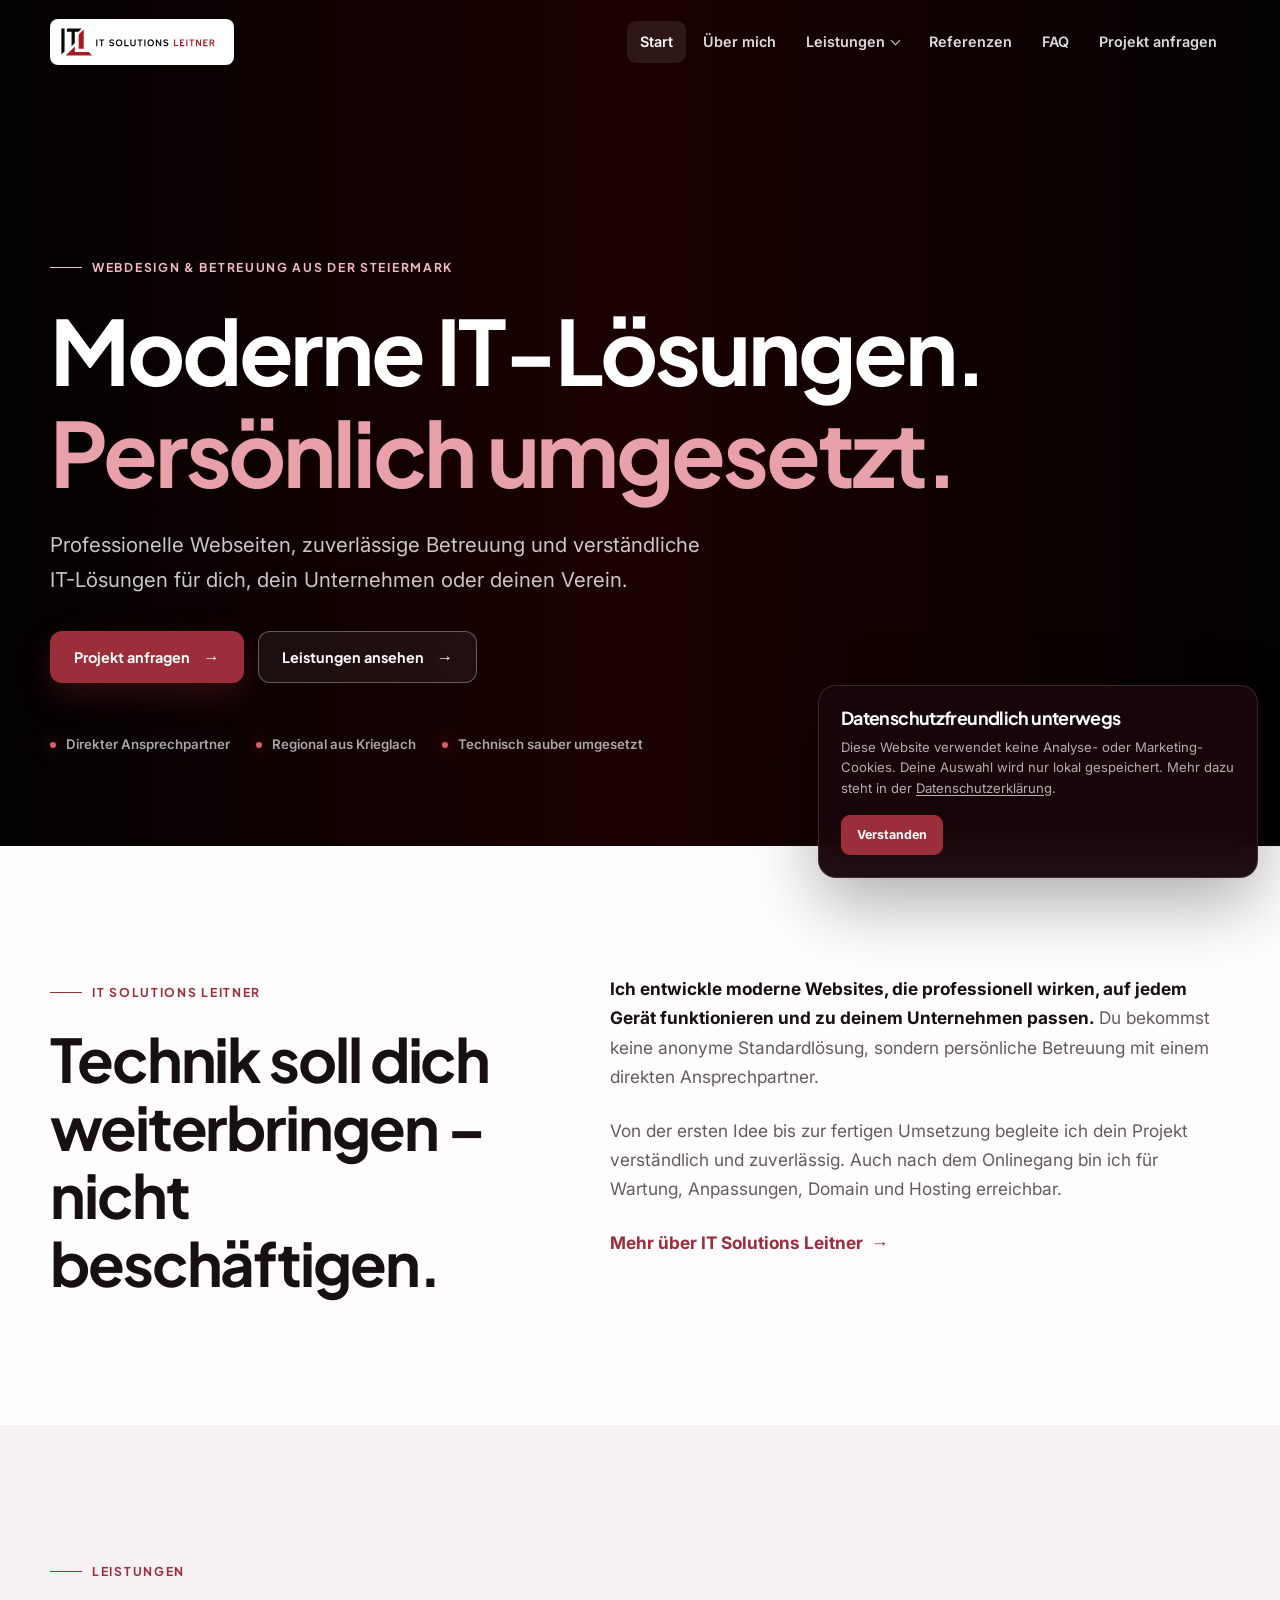
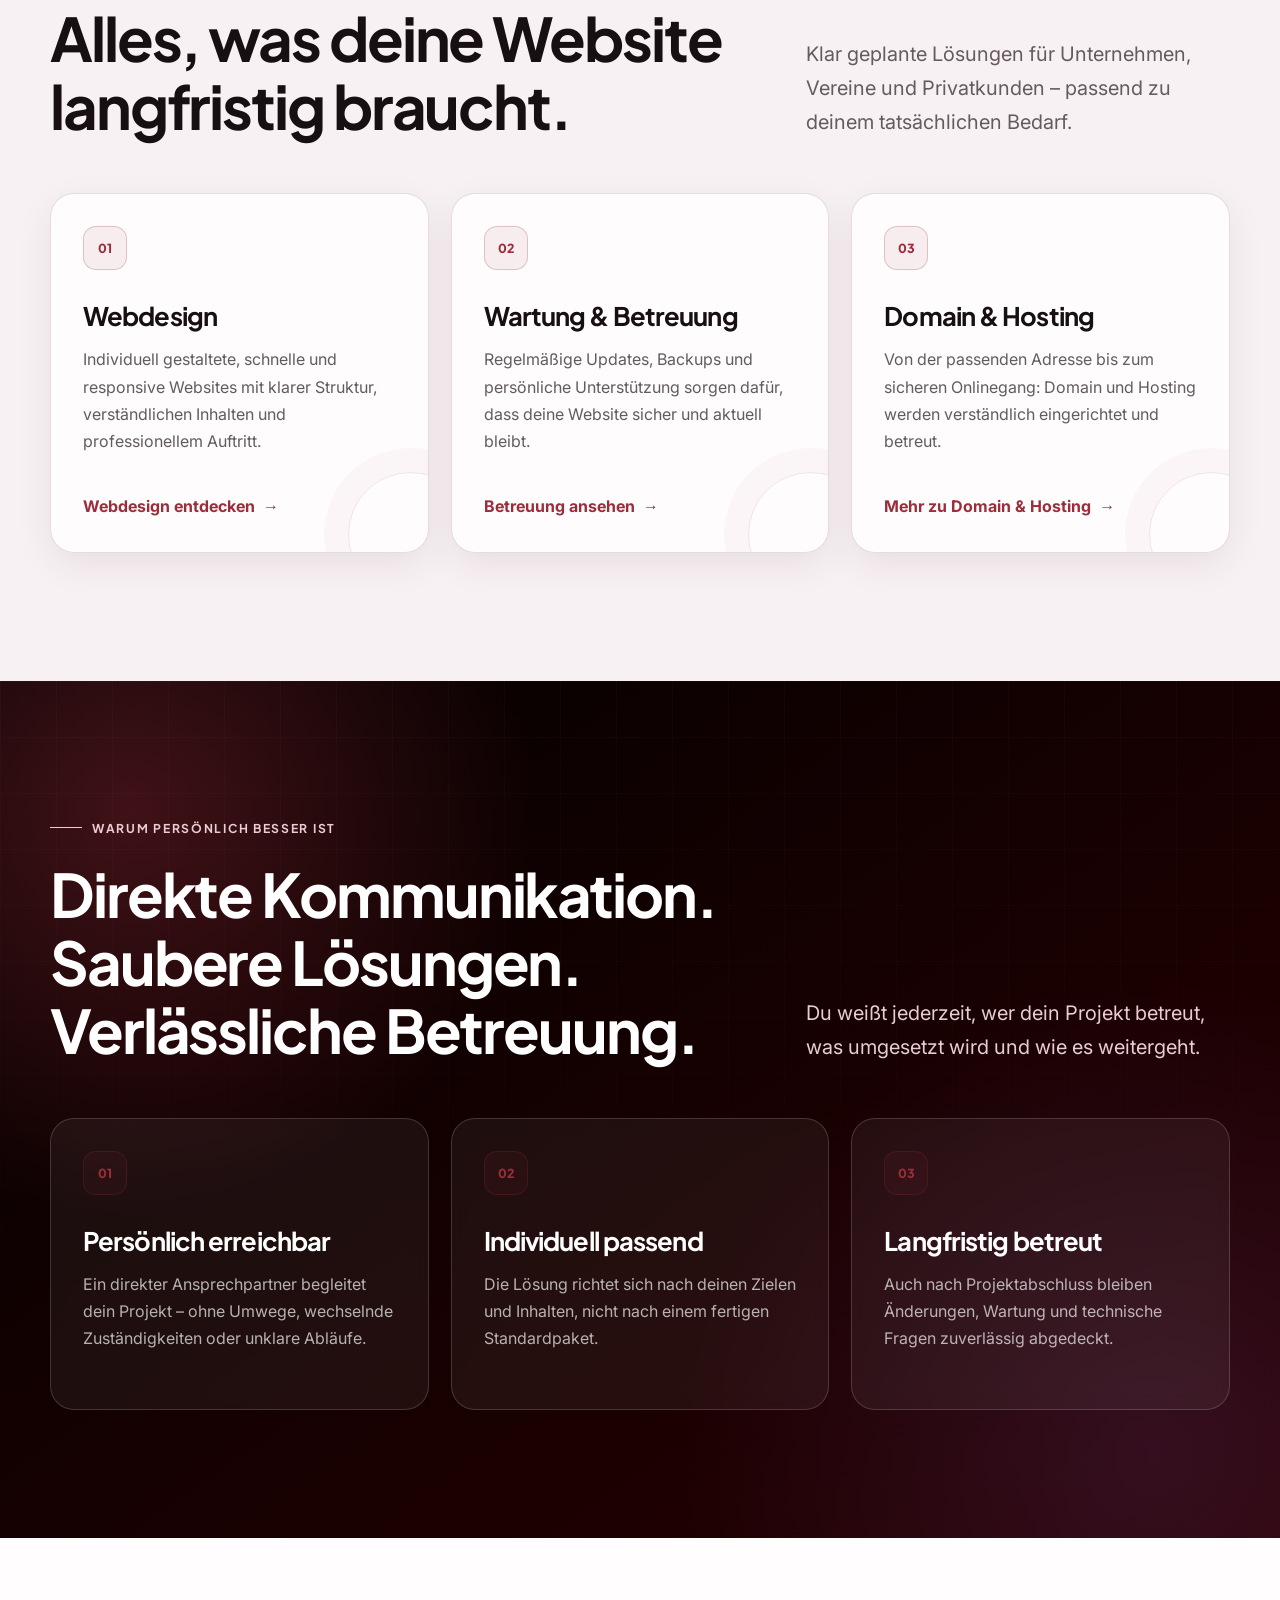
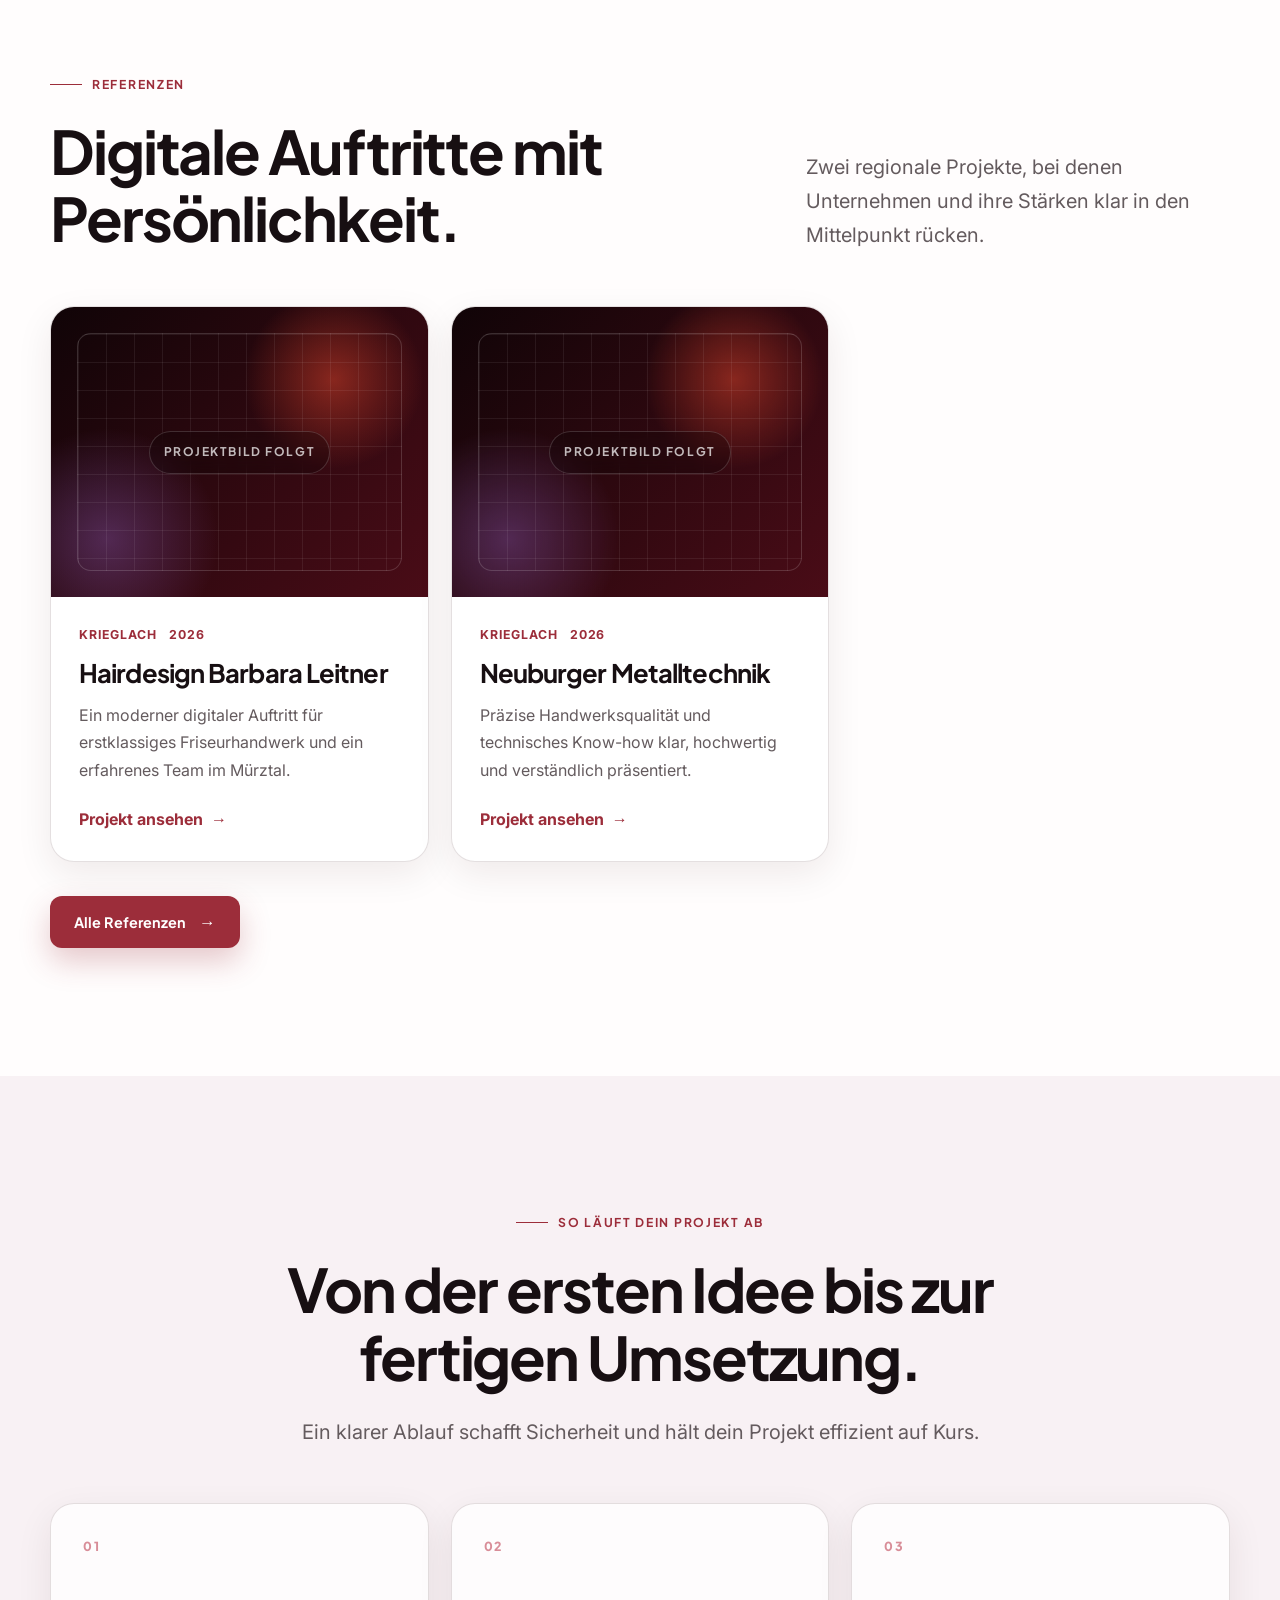
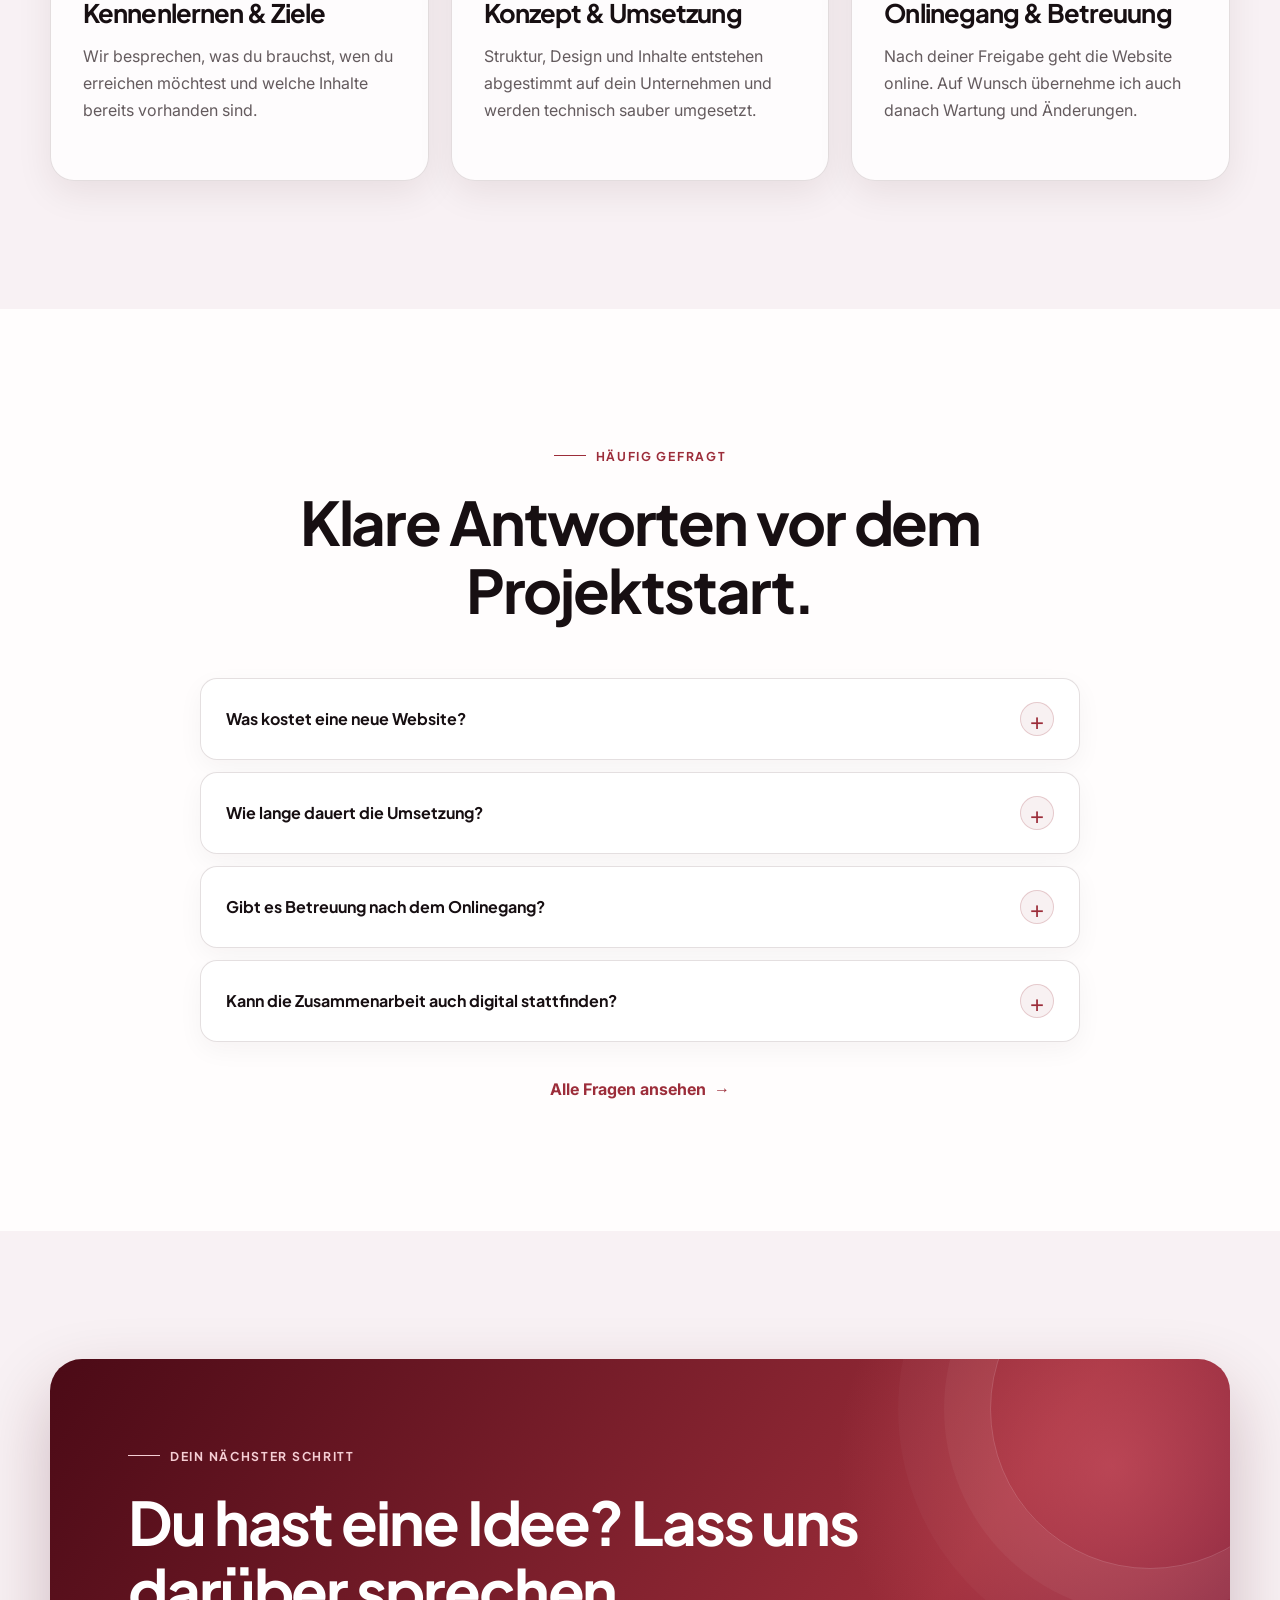
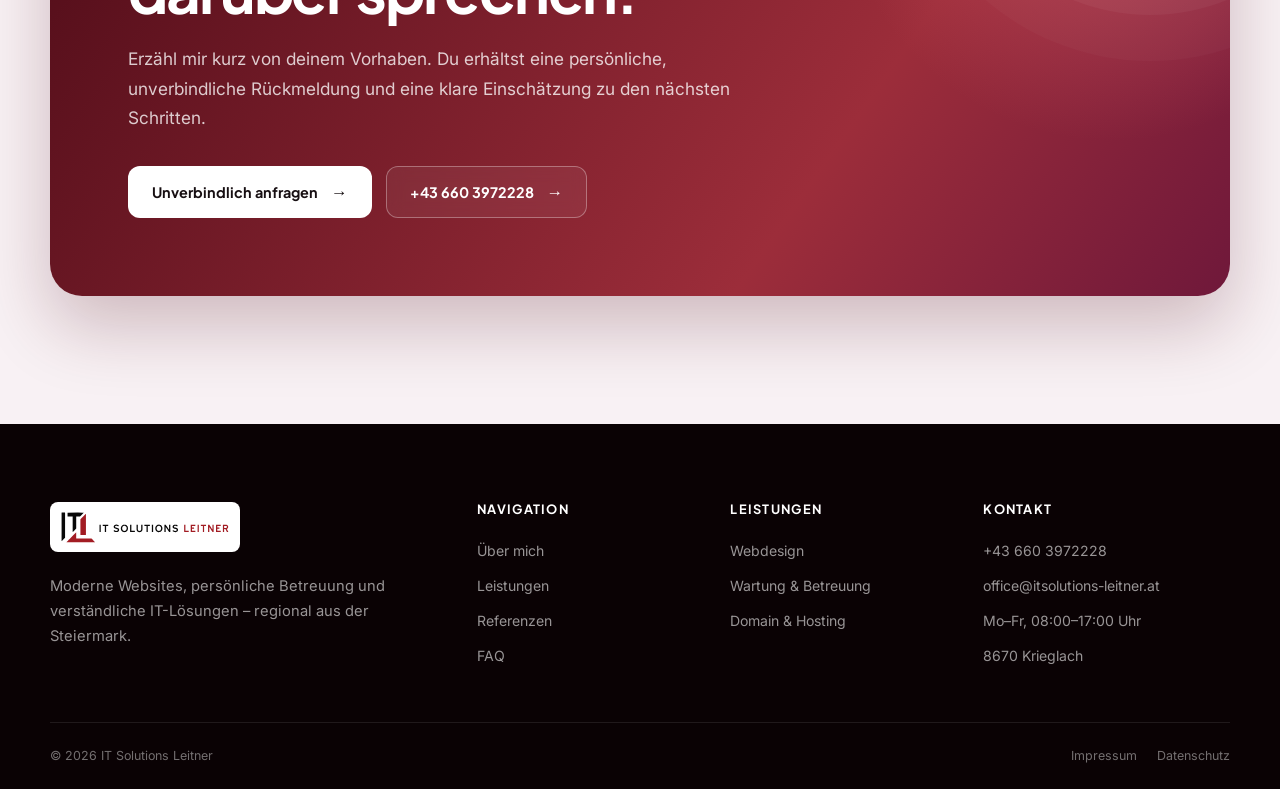
==== index.html @ 2e3a14b9 "v1.0 Projekstart inkl. Erstversion" ====
<!doctype html>
<html lang="de">
  <head>
    <meta charset="utf-8" />
    <meta name="viewport" content="width=device-width, initial-scale=1" />
    <title>Webdesign & IT-Lösungen in der Steiermark | IT Solutions Leitner</title>
    <meta
      name="description"
      content="Moderne Websites, persönliche Betreuung, Wartung, Domain und Hosting aus Krieglach. Verständlich beraten und technisch sauber umgesetzt."
    />
    <link rel="canonical" href="https://itsolutions-leitner.at/" />
    <meta property="og:type" content="website" />
    <meta property="og:locale" content="de_AT" />
    <meta property="og:title" content="IT Solutions Leitner – Technik, die einfach funktioniert." />
    <meta
      property="og:description"
      content="Professionelle Webseiten und zuverlässige Betreuung – persönlich aus der Steiermark."
    />
    <meta property="og:url" content="https://itsolutions-leitner.at/" />
    <meta name="twitter:card" content="summary" />
    <meta name="theme-color" content="#270001" />
    <link rel="icon" href="images/it-solutions-logo.svg" type="image/svg+xml" />
    <link rel="preload" href="fonts/plus-jakarta-sans.woff2" as="font" type="font/woff2" crossorigin />
    <link rel="preload" href="fonts/inter.woff2" as="font" type="font/woff2" crossorigin />
    <link rel="stylesheet" href="css/style.css" />
    <script type="application/ld+json">
      {
        "@context": "https://schema.org",
        "@type": "ProfessionalService",
        "name": "IT Solutions Leitner",
        "url": "https://itsolutions-leitner.at/",
        "logo": "https://itsolutions-leitner.at/images/it-solutions-logo.svg",
        "telephone": "+43 660 3972228",
        "email": "office@itsolutions-leitner.at",
        "founder": "Christoph Leitner",
        "foundingDate": "2026",
        "address": {
          "@type": "PostalAddress",
          "streetAddress": "Feldstraße 3",
          "postalCode": "8670",
          "addressLocality": "Krieglach",
          "addressRegion": "Steiermark",
          "addressCountry": "AT"
        },
        "areaServed": ["Krieglach", "Mürztal", "Bruck-Mürzzuschlag", "Steiermark", "Österreich"],
        "slogan": "Technik, die einfach funktioniert."
      }
    </script>
  </head>
  <body>
    <a class="skip-link" href="#main-content">Direkt zum Inhalt</a>
    <div class="site-shell">
      <header class="site-header">
        <div class="container nav-wrap">
          <a class="brand-logo" href="index.html" aria-label="IT Solutions Leitner – Startseite">
            <img src="images/it-solutions-logo.svg" alt="IT Solutions Leitner" />
          </a>
          <button
            class="menu-toggle"
            type="button"
            aria-expanded="false"
            aria-controls="site-navigation"
            aria-label="Menü öffnen"
          >
            <span></span><span></span><span></span>
          </button>
          <nav class="site-nav" id="site-navigation" aria-label="Hauptnavigation">
            <a href="index.html" aria-current="page">Start</a>
            <a href="ueber-uns.html">Über mich</a>
            <div class="nav-dropdown">
              <button type="button" aria-expanded="false">
                Leistungen <span class="nav-chevron"></span>
              </button>
              <div class="dropdown-menu">
                <a href="leistungen.html">Alle Leistungen</a>
                <a href="webdesign.html">Webdesign</a>
                <a href="wartung-betreuung.html">Wartung & Betreuung</a>
                <a href="domain-hosting.html">Domain & Hosting</a>
              </div>
            </div>
            <a href="referenzen.html">Referenzen</a>
            <a href="faq.html">FAQ</a>
            <a class="nav-cta" href="kontakt.html">Projekt anfragen</a>
          </nav>
        </div>
      </header>

      <main id="main-content">
        <section class="hero" aria-labelledby="hero-title">
          <video class="hero-video" autoplay muted loop playsinline preload="metadata" aria-hidden="true">
            <source src="images/laptop-auf.mp4" type="video/mp4" />
          </video>
          <div class="hero-overlay"></div>
          <div class="container">
            <div class="hero-copy">
              <span class="eyebrow">Webdesign & Betreuung aus der Steiermark</span>
              <h1 id="hero-title">
                Moderne IT-Lösungen. <span class="text-brand">Persönlich umgesetzt.</span>
              </h1>
              <p>
                Professionelle Webseiten, zuverlässige Betreuung und verständliche IT-Lösungen für dich, dein
                Unternehmen oder deinen Verein.
              </p>
              <div class="button-row">
                <a class="button button--primary" href="kontakt.html">Projekt anfragen</a>
                <a class="button button--outline" href="leistungen.html">Leistungen ansehen</a>
              </div>
              <div class="hero-meta" aria-label="Wichtige Vorteile">
                <span>Direkter Ansprechpartner</span>
                <span>Regional aus Krieglach</span>
                <span>Technisch sauber umgesetzt</span>
              </div>
            </div>
          </div>
        </section>

        <section class="section">
          <div class="container intro-grid">
            <div class="reveal">
              <span class="eyebrow">IT Solutions Leitner</span>
              <h2>Technik soll dich weiterbringen – nicht beschäftigen.</h2>
            </div>
            <div class="intro-copy reveal">
              <p>
                <strong
                  >Ich entwickle moderne Websites, die professionell wirken, auf jedem Gerät funktionieren und
                  zu deinem Unternehmen passen.</strong
                >
                Du bekommst keine anonyme Standardlösung, sondern persönliche Betreuung mit einem direkten
                Ansprechpartner.
              </p>
              <p>
                Von der ersten Idee bis zur fertigen Umsetzung begleite ich dein Projekt verständlich und
                zuverlässig. Auch nach dem Onlinegang bin ich für Wartung, Anpassungen, Domain und Hosting
                erreichbar.
              </p>
              <a class="text-link" href="ueber-uns.html">Mehr über IT Solutions Leitner</a>
            </div>
          </div>
        </section>

        <section class="section section--warm" id="leistungen">
          <div class="container">
            <div class="section-heading reveal">
              <div>
                <span class="eyebrow">Leistungen</span>
                <h2>Alles, was deine Website langfristig braucht.</h2>
              </div>
              <p class="text-lead">
                Klar geplante Lösungen für Unternehmen, Vereine und Privatkunden – passend zu deinem
                tatsächlichen Bedarf.
              </p>
            </div>
            <div class="service-grid">
              <article class="service-card reveal">
                <span class="card-index">01</span>
                <h3>Webdesign</h3>
                <p>
                  Individuell gestaltete, schnelle und responsive Websites mit klarer Struktur, verständlichen
                  Inhalten und professionellem Auftritt.
                </p>
                <a class="text-link" href="webdesign.html">Webdesign entdecken</a>
              </article>
              <article class="service-card reveal">
                <span class="card-index">02</span>
                <h3>Wartung & Betreuung</h3>
                <p>
                  Regelmäßige Updates, Backups und persönliche Unterstützung sorgen dafür, dass deine Website
                  sicher und aktuell bleibt.
                </p>
                <a class="text-link" href="wartung-betreuung.html">Betreuung ansehen</a>
              </article>
              <article class="service-card reveal">
                <span class="card-index">03</span>
                <h3>Domain & Hosting</h3>
                <p>
                  Von der passenden Adresse bis zum sicheren Onlinegang: Domain und Hosting werden
                  verständlich eingerichtet und betreut.
                </p>
                <a class="text-link" href="domain-hosting.html">Mehr zu Domain & Hosting</a>
              </article>
            </div>
          </div>
        </section>

        <section class="section section--dark">
          <div class="container">
            <div class="section-heading reveal">
              <div>
                <span class="eyebrow">Warum persönlich besser ist</span>
                <h2>Direkte Kommunikation. Saubere Lösungen. Verlässliche Betreuung.</h2>
              </div>
              <p class="text-lead">
                Du weißt jederzeit, wer dein Projekt betreut, was umgesetzt wird und wie es weitergeht.
              </p>
            </div>
            <div class="value-grid">
              <article class="value-card reveal">
                <span class="card-index">01</span>
                <h3>Persönlich erreichbar</h3>
                <p>
                  Ein direkter Ansprechpartner begleitet dein Projekt – ohne Umwege, wechselnde
                  Zuständigkeiten oder unklare Abläufe.
                </p>
              </article>
              <article class="value-card reveal">
                <span class="card-index">02</span>
                <h3>Individuell passend</h3>
                <p>
                  Die Lösung richtet sich nach deinen Zielen und Inhalten, nicht nach einem fertigen
                  Standardpaket.
                </p>
              </article>
              <article class="value-card reveal">
                <span class="card-index">03</span>
                <h3>Langfristig betreut</h3>
                <p>
                  Auch nach Projektabschluss bleiben Änderungen, Wartung und technische Fragen zuverlässig
                  abgedeckt.
                </p>
              </article>
            </div>
          </div>
        </section>

        <section class="section">
          <div class="container">
            <div class="section-heading reveal">
              <div>
                <span class="eyebrow">Referenzen</span>
                <h2>Digitale Auftritte mit Persönlichkeit.</h2>
              </div>
              <p class="text-lead">
                Zwei regionale Projekte, bei denen Unternehmen und ihre Stärken klar in den Mittelpunkt
                rücken.
              </p>
            </div>
            <div class="project-grid">
              <article class="project-card reveal">
                <div class="project-visual"><span>Projektbild folgt</span></div>
                <div class="project-body">
                  <div class="project-meta"><span>Krieglach</span><span>2026</span></div>
                  <h3>Hairdesign Barbara Leitner</h3>
                  <p>
                    Ein moderner digitaler Auftritt für erstklassiges Friseurhandwerk und ein erfahrenes Team
                    im Mürztal.
                  </p>
                  <a class="text-link" href="referenz-hairdesign-leitner.html">Projekt ansehen</a>
                </div>
              </article>
              <article class="project-card reveal">
                <div class="project-visual"><span>Projektbild folgt</span></div>
                <div class="project-body">
                  <div class="project-meta"><span>Krieglach</span><span>2026</span></div>
                  <h3>Neuburger Metalltechnik</h3>
                  <p>
                    Präzise Handwerksqualität und technisches Know-how klar, hochwertig und verständlich
                    präsentiert.
                  </p>
                  <a class="text-link" href="referenz-neuburger-metall.html">Projekt ansehen</a>
                </div>
              </article>
            </div>
            <div class="button-row reveal">
              <a class="button button--primary" href="referenzen.html">Alle Referenzen</a>
            </div>
          </div>
        </section>

        <section class="section section--warm">
          <div class="container">
            <div class="section-heading centered reveal">
              <span class="eyebrow">So läuft dein Projekt ab</span>
              <h2>Von der ersten Idee bis zur fertigen Umsetzung.</h2>
              <p class="text-lead">
                Ein klarer Ablauf schafft Sicherheit und hält dein Projekt effizient auf Kurs.
              </p>
            </div>
            <div class="process-grid">
              <article class="process-card reveal">
                <h3>Kennenlernen & Ziele</h3>
                <p>
                  Wir besprechen, was du brauchst, wen du erreichen möchtest und welche Inhalte bereits
                  vorhanden sind.
                </p>
              </article>
              <article class="process-card reveal">
                <h3>Konzept & Umsetzung</h3>
                <p>
                  Struktur, Design und Inhalte entstehen abgestimmt auf dein Unternehmen und werden technisch
                  sauber umgesetzt.
                </p>
              </article>
              <article class="process-card reveal">
                <h3>Onlinegang & Betreuung</h3>
                <p>
                  Nach deiner Freigabe geht die Website online. Auf Wunsch übernehme ich auch danach Wartung
                  und Änderungen.
                </p>
              </article>
            </div>
          </div>
        </section>

        <section class="section">
          <div class="container">
            <div class="section-heading centered reveal">
              <span class="eyebrow">Häufig gefragt</span>
              <h2>Klare Antworten vor dem Projektstart.</h2>
            </div>
            <div class="faq-list">
              <article class="faq-item reveal">
                <h3>
                  <button class="faq-question" type="button" aria-expanded="false">
                    Was kostet eine neue Website?
                  </button>
                </h3>
                <div class="faq-answer">
                  <div>
                    <p>
                      Eine kompakte Landingpage startet ab 790 Euro. Mehrseitige Websites beginnen ab 1.390
                      Euro. Der konkrete Preis richtet sich nach Umfang und gewünschten Funktionen.
                    </p>
                  </div>
                </div>
              </article>
              <article class="faq-item reveal">
                <h3>
                  <button class="faq-question" type="button" aria-expanded="false">
                    Wie lange dauert die Umsetzung?
                  </button>
                </h3>
                <div class="faq-answer">
                  <div>
                    <p>
                      Je nach Umfang und Verfügbarkeit der Inhalte dauert ein typisches Projekt meist wenige
                      Wochen. Vor dem Start bekommst du einen realistischen Zeitplan.
                    </p>
                  </div>
                </div>
              </article>
              <article class="faq-item reveal">
                <h3>
                  <button class="faq-question" type="button" aria-expanded="false">
                    Gibt es Betreuung nach dem Onlinegang?
                  </button>
                </h3>
                <div class="faq-answer">
                  <div>
                    <p>
                      Ja. Mit den Betreuungspaketen bleiben Updates, Backups, Hosting und auf Wunsch auch
                      laufende Inhaltsänderungen abgedeckt.
                    </p>
                  </div>
                </div>
              </article>
              <article class="faq-item reveal">
                <h3>
                  <button class="faq-question" type="button" aria-expanded="false">
                    Kann die Zusammenarbeit auch digital stattfinden?
                  </button>
                </h3>
                <div class="faq-answer">
                  <div>
                    <p>
                      Ja. Neben Projekten in Krieglach, im Mürztal und in der Steiermark ist eine vollständige
                      digitale Zusammenarbeit in ganz Österreich möglich.
                    </p>
                  </div>
                </div>
              </article>
            </div>
            <div class="button-row" style="justify-content:center">
              <a class="text-link" href="faq.html">Alle Fragen ansehen</a>
            </div>
          </div>
        </section>

        <section class="section section--warm">
          <div class="container">
            <div class="cta-band reveal">
              <span class="eyebrow" style="color:#f5ced4">Dein nächster Schritt</span>
              <h2>Du hast eine Idee? Lass uns darüber sprechen.</h2>
              <p>
                Erzähl mir kurz von deinem Vorhaben. Du erhältst eine persönliche, unverbindliche Rückmeldung
                und eine klare Einschätzung zu den nächsten Schritten.
              </p>
              <div class="button-row">
                <a class="button button--light" href="kontakt.html">Unverbindlich anfragen</a>
                <a class="button button--outline" href="tel:+436603972228">+43 660 3972228</a>
              </div>
            </div>
          </div>
        </section>
      </main>

      <footer class="site-footer">
        <div class="container footer-main">
          <div class="footer-brand">
            <a href="index.html"><img src="images/it-solutions-logo.svg" alt="IT Solutions Leitner" /></a>
            <p>
              Moderne Websites, persönliche Betreuung und verständliche IT-Lösungen – regional aus der
              Steiermark.
            </p>
          </div>
          <div class="footer-column">
            <h2>Navigation</h2>
            <ul>
              <li><a href="ueber-uns.html">Über mich</a></li>
              <li><a href="leistungen.html">Leistungen</a></li>
              <li><a href="referenzen.html">Referenzen</a></li>
              <li><a href="faq.html">FAQ</a></li>
            </ul>
          </div>
          <div class="footer-column">
            <h2>Leistungen</h2>
            <ul>
              <li><a href="webdesign.html">Webdesign</a></li>
              <li><a href="wartung-betreuung.html">Wartung & Betreuung</a></li>
              <li><a href="domain-hosting.html">Domain & Hosting</a></li>
            </ul>
          </div>
          <div class="footer-column">
            <h2>Kontakt</h2>
            <ul>
              <li><a href="tel:+436603972228">+43 660 3972228</a></li>
              <li><a href="mailto:office@itsolutions-leitner.at">office@itsolutions-leitner.at</a></li>
              <li>Mo–Fr, 08:00–17:00 Uhr</li>
              <li>8670 Krieglach</li>
            </ul>
          </div>
        </div>
        <div class="container footer-bottom">
          <span>© <span data-current-year>2026</span> IT Solutions Leitner</span>
          <div class="footer-legal">
            <a href="impressum.html">Impressum</a><a href="datenschutz.html">Datenschutz</a>
          </div>
        </div>
      </footer>
    </div>

    <aside class="cookie-banner" aria-label="Datenschutz-Hinweis">
      <h2>Datenschutzfreundlich unterwegs</h2>
      <p>
        Diese Website verwendet keine Analyse- oder Marketing-Cookies. Deine Auswahl wird nur lokal
        gespeichert. Mehr dazu steht in der <a href="datenschutz.html">Datenschutzerklärung</a>.
      </p>
      <div class="cookie-actions">
        <button class="accept" type="button" data-cookie-accept>Verstanden</button>
      </div>
    </aside>
    <script src="js/script.js" defer></script>
  </body>
</html>
---- css/style.css ----
/* === 1. VARIABLEN & RESET === */
@font-face {
  font-family: "Plus Jakarta Sans";
  src: url("../fonts/plus-jakarta-sans.woff2") format("woff2");
  font-style: normal;
  font-weight: 200 800;
  font-display: swap;
}

@font-face {
  font-family: "Inter";
  src: url("../fonts/inter.woff2") format("woff2");
  font-style: normal;
  font-weight: 100 900;
  font-display: swap;
}

:root {
  --brand: #9c2d3a;
  --brand-dark: #721d29;
  --red-dark: #820a06;
  --red-bright: #b82106;
  --orange: #d13f2a;
  --violet: #8351a6;
  --ink: #170f12;
  --muted: #645b5e;
  --black: #030101;
  --black-red: #270001;
  --paper: #fffdfd;
  --warm: #f8f1f4;
  --warm-deep: #f1e2ea;
  --line: rgba(67, 31, 39, 0.14);
  --white-line: rgba(255, 255, 255, 0.16);
  --shadow: 0 24px 70px rgba(47, 7, 16, 0.1);
  --shadow-small: 0 12px 36px rgba(47, 7, 16, 0.08);
  --radius: 24px;
  --radius-small: 14px;
  --max-width: 1180px;
  --header-height: 84px;
}

*,
*::before,
*::after {
  box-sizing: border-box;
}

html {
  scroll-behavior: smooth;
  scroll-padding-top: 104px;
}

body {
  margin: 0;
  color: var(--ink);
  background: var(--paper);
  font-family: "Inter", Arial, sans-serif;
  font-size: 1rem;
  line-height: 1.7;
  -webkit-font-smoothing: antialiased;
}

body.menu-open {
  overflow: hidden;
}

img,
video {
  display: block;
  max-width: 100%;
}

a {
  color: inherit;
  text-decoration: none;
}

button,
input,
select,
textarea {
  color: inherit;
  font: inherit;
}

button,
a {
  -webkit-tap-highlight-color: transparent;
}

::selection {
  color: #fff;
  background: var(--brand);
}

:focus-visible {
  outline: 3px solid rgba(209, 63, 42, 0.7);
  outline-offset: 4px;
}

/* === 2. TYPOGRAFIE === */
h1,
h2,
h3,
h4 {
  margin: 0;
  font-family: "Plus Jakarta Sans", Arial, sans-serif;
  font-weight: 700;
  line-height: 1.13;
  letter-spacing: -0.035em;
}

h1 {
  font-size: clamp(2.8rem, 7vw, 6.35rem);
  max-width: 960px;
}

h2 {
  font-size: clamp(2.1rem, 4.7vw, 4.4rem);
  max-width: 820px;
}

h3 {
  font-size: clamp(1.3rem, 2vw, 1.75rem);
}

p {
  margin: 0;
}

.eyebrow {
  display: inline-flex;
  align-items: center;
  gap: 10px;
  margin-bottom: 22px;
  color: var(--brand);
  font-family: "Plus Jakarta Sans", Arial, sans-serif;
  font-size: 0.76rem;
  font-weight: 700;
  letter-spacing: 0.14em;
  text-transform: uppercase;
}

.eyebrow::before {
  width: 32px;
  height: 1px;
  background: currentColor;
  content: "";
}

.text-lead {
  max-width: 720px;
  color: var(--muted);
  font-size: clamp(1.05rem, 1.8vw, 1.25rem);
}

.text-brand {
  color: #e8a0aa;
}

.section-heading {
  display: grid;
  grid-template-columns: minmax(0, 1fr) minmax(280px, 0.6fr);
  gap: 50px;
  align-items: end;
  margin-bottom: 54px;
}

.section-heading .text-lead {
  justify-self: end;
}

.section-heading.centered {
  display: block;
  max-width: 820px;
  margin-right: auto;
  margin-left: auto;
  text-align: center;
}

.section-heading.centered h2,
.section-heading.centered .text-lead {
  margin-right: auto;
  margin-left: auto;
}

.section-heading.centered .text-lead {
  margin-top: 24px;
}

/* === 3. LAYOUT === */
.site-shell {
  min-height: 100vh;
  overflow: clip;
}

.container {
  width: min(calc(100% - 40px), var(--max-width));
  margin-inline: auto;
}

.section {
  position: relative;
  padding: clamp(84px, 10vw, 140px) 0;
}

.section--warm {
  background: var(--warm);
}

.section--dark {
  overflow: hidden;
  color: #fff;
  background:
    radial-gradient(circle at 10% 15%, rgba(156, 45, 58, 0.38), transparent 30%),
    radial-gradient(circle at 90% 90%, rgba(131, 81, 166, 0.18), transparent 34%),
    linear-gradient(145deg, var(--black) 0%, var(--black-red) 100%);
}

.section--dark::after,
.subhero::after {
  position: absolute;
  inset: 0;
  background-image:
    linear-gradient(rgba(255, 255, 255, 0.024) 1px, transparent 1px),
    linear-gradient(90deg, rgba(255, 255, 255, 0.024) 1px, transparent 1px);
  background-size: 56px 56px;
  content: "";
  pointer-events: none;
  mask-image: linear-gradient(to bottom, #000, transparent 85%);
}

.section--dark > .container,
.subhero > .container {
  position: relative;
  z-index: 1;
}

.section--dark .eyebrow,
.section--dark .text-lead {
  color: #e9ccd4;
}

.split {
  display: grid;
  grid-template-columns: repeat(2, minmax(0, 1fr));
  gap: clamp(48px, 7vw, 90px);
  align-items: center;
}

.stack {
  display: grid;
  gap: 24px;
}

.skip-link {
  position: fixed;
  z-index: 2000;
  top: 12px;
  left: 12px;
  padding: 10px 16px;
  border-radius: 9px;
  color: #fff;
  background: var(--brand);
  transform: translateY(-150%);
  transition: transform 0.2s ease;
}

.skip-link:focus {
  transform: translateY(0);
}

/* === 4. NAVIGATION === */
.site-header {
  position: absolute;
  z-index: 1000;
  top: 0;
  right: 0;
  left: 0;
  height: var(--header-height);
  color: #fff;
  transition: background 0.25s ease, box-shadow 0.25s ease, height 0.25s ease;
}

.site-header.is-scrolled {
  position: fixed;
  height: 70px;
  background: rgba(16, 5, 8, 0.94);
  box-shadow: 0 12px 35px rgba(0, 0, 0, 0.2);
  backdrop-filter: blur(16px);
}

.nav-wrap {
  display: flex;
  height: 100%;
  align-items: center;
  justify-content: space-between;
  gap: 28px;
}

.brand-logo {
  display: inline-flex;
  flex: 0 0 auto;
  align-items: center;
}

.brand-logo img {
  width: 184px;
  height: 46px;
  padding: 7px 9px;
  border-radius: 8px;
  background: #fff;
  object-fit: contain;
  object-position: left center;
}

.site-nav {
  display: flex;
  align-items: center;
  gap: 4px;
}

.site-nav > a,
.nav-dropdown > button {
  display: inline-flex;
  min-height: 42px;
  align-items: center;
  gap: 7px;
  padding: 0 13px;
  border: 0;
  border-radius: 9px;
  color: rgba(255, 255, 255, 0.86);
  background: transparent;
  font-size: 0.9rem;
  font-weight: 600;
  cursor: pointer;
  transition: color 0.2s ease, background 0.2s ease;
}

.site-nav > a:hover,
.site-nav > a[aria-current="page"],
.nav-dropdown > button:hover,
.nav-dropdown > button[aria-expanded="true"] {
  color: #fff;
  background: rgba(255, 255, 255, 0.09);
}

.nav-dropdown {
  position: relative;
}

.nav-chevron {
  width: 7px;
  height: 7px;
  border-right: 1.5px solid currentColor;
  border-bottom: 1.5px solid currentColor;
  transform: translateY(-2px) rotate(45deg);
  transition: transform 0.2s ease;
}

.nav-dropdown > button[aria-expanded="true"] .nav-chevron {
  transform: translateY(2px) rotate(225deg);
}

.dropdown-menu {
  position: absolute;
  top: calc(100% + 10px);
  left: 50%;
  display: grid;
  width: 270px;
  padding: 9px;
  border: 1px solid rgba(255, 255, 255, 0.1);
  border-radius: 16px;
  background: rgba(20, 6, 10, 0.98);
  box-shadow: 0 25px 55px rgba(0, 0, 0, 0.35);
  opacity: 0;
  visibility: hidden;
  transform: translate(-50%, -7px);
  transition: opacity 0.2s ease, visibility 0.2s ease, transform 0.2s ease;
}

.nav-dropdown:hover .dropdown-menu,
.nav-dropdown:focus-within .dropdown-menu,
.nav-dropdown.is-open .dropdown-menu {
  opacity: 1;
  visibility: visible;
  transform: translate(-50%, 0);
}

.dropdown-menu a {
  padding: 11px 13px;
  border-radius: 9px;
  color: rgba(255, 255, 255, 0.8);
  font-size: 0.9rem;
  font-weight: 600;
}

.dropdown-menu a:hover,
.dropdown-menu a[aria-current="page"] {
  color: #fff;
  background: rgba(156, 45, 58, 0.3);
}

.menu-toggle {
  display: none;
  width: 48px;
  height: 48px;
  padding: 12px;
  border: 1px solid rgba(255, 255, 255, 0.2);
  border-radius: 12px;
  color: #fff;
  background: rgba(255, 255, 255, 0.06);
  cursor: pointer;
}

.menu-toggle span {
  display: block;
  width: 100%;
  height: 2px;
  margin: 5px 0;
  background: currentColor;
  transition: transform 0.2s ease, opacity 0.2s ease;
}

.menu-toggle[aria-expanded="true"] span:nth-child(1) {
  transform: translateY(7px) rotate(45deg);
}

.menu-toggle[aria-expanded="true"] span:nth-child(2) {
  opacity: 0;
}

.menu-toggle[aria-expanded="true"] span:nth-child(3) {
  transform: translateY(-7px) rotate(-45deg);
}

/* === 5. BUTTONS === */
.button-row {
  display: flex;
  flex-wrap: wrap;
  gap: 14px;
  margin-top: 34px;
}

.button {
  display: inline-flex;
  min-height: 52px;
  align-items: center;
  justify-content: center;
  gap: 13px;
  padding: 0 23px;
  border: 1px solid transparent;
  border-radius: 12px;
  font-family: "Plus Jakarta Sans", Arial, sans-serif;
  font-size: 0.9rem;
  font-weight: 700;
  cursor: pointer;
  transition: transform 0.2s ease, box-shadow 0.2s ease, background 0.2s ease, border-color 0.2s ease;
}

.button::after {
  font-size: 1.15em;
  line-height: 1;
  content: "→";
  transition: transform 0.2s ease;
}

.button:hover {
  transform: translateY(-2px);
}

.button:hover::after {
  transform: translateX(4px);
}

.button--primary {
  color: #fff;
  background: var(--brand);
  box-shadow: 0 13px 30px rgba(156, 45, 58, 0.26);
}

.button--primary:hover {
  background: var(--brand-dark);
  box-shadow: 0 17px 36px rgba(156, 45, 58, 0.34);
}

.button--light {
  color: var(--ink);
  background: #fff;
}

.button--outline {
  color: #fff;
  border-color: rgba(255, 255, 255, 0.32);
  background: rgba(255, 255, 255, 0.06);
  backdrop-filter: blur(8px);
}

.button--outline:hover {
  border-color: rgba(255, 255, 255, 0.58);
  background: rgba(255, 255, 255, 0.12);
}

.text-link {
  display: inline-flex;
  align-items: center;
  gap: 8px;
  color: var(--brand);
  font-weight: 700;
}

.text-link::after {
  content: "→";
  transition: transform 0.2s ease;
}

.text-link:hover::after {
  transform: translateX(5px);
}

/* === 6. HERO === */
.hero,
.subhero {
  position: relative;
  display: grid;
  overflow: hidden;
  color: #fff;
  background: var(--black);
}

.hero {
  min-height: max(720px, 94svh);
  align-items: end;
  padding: calc(var(--header-height) + 100px) 0 90px;
}

.hero-video,
.hero-overlay {
  position: absolute;
  inset: 0;
  width: 100%;
  height: 100%;
}

.hero-video {
  object-fit: cover;
  opacity: 0.78;
}

.hero-overlay {
  background:
    linear-gradient(90deg, rgba(3, 1, 1, 0.95) 0%, rgba(39, 0, 1, 0.69) 49%, rgba(3, 1, 1, 0.25) 100%),
    linear-gradient(0deg, rgba(3, 1, 1, 0.88) 0%, transparent 45%);
}

.hero .container {
  position: relative;
  z-index: 1;
}

.hero-copy {
  max-width: 980px;
}

.hero .eyebrow,
.subhero .eyebrow {
  color: #f0b9c3;
}

.hero p {
  max-width: 660px;
  margin-top: 26px;
  color: rgba(255, 255, 255, 0.78);
  font-size: clamp(1.08rem, 1.9vw, 1.28rem);
}

.hero-meta {
  display: flex;
  flex-wrap: wrap;
  gap: 26px;
  margin-top: 50px;
  color: rgba(255, 255, 255, 0.65);
  font-size: 0.83rem;
  font-weight: 600;
}

.hero-meta span {
  display: flex;
  align-items: center;
  gap: 10px;
}

.hero-meta span::before {
  width: 6px;
  height: 6px;
  border-radius: 50%;
  background: #d85c6b;
  box-shadow: 0 0 18px rgba(216, 92, 107, 0.85);
  content: "";
}

.subhero {
  min-height: 520px;
  align-items: end;
  padding: calc(var(--header-height) + 90px) 0 80px;
  background:
    radial-gradient(circle at 76% 35%, rgba(184, 33, 6, 0.34), transparent 20%),
    radial-gradient(circle at 16% 90%, rgba(131, 81, 166, 0.22), transparent 28%),
    linear-gradient(125deg, #030101 8%, #270001 57%, #160007 100%);
}

.subhero::before {
  position: absolute;
  top: 22%;
  right: 6%;
  width: clamp(220px, 29vw, 430px);
  height: clamp(220px, 29vw, 430px);
  border: 1px solid rgba(255, 255, 255, 0.09);
  border-radius: 50%;
  box-shadow:
    0 0 0 58px rgba(255, 255, 255, 0.025),
    0 0 0 116px rgba(255, 255, 255, 0.016);
  content: "";
  animation: pulse-ring 7s ease-in-out infinite;
}

.subhero h1 {
  max-width: 900px;
  font-size: clamp(2.6rem, 6vw, 5.5rem);
}

.subhero p {
  max-width: 690px;
  margin-top: 24px;
  color: rgba(255, 255, 255, 0.73);
  font-size: clamp(1.05rem, 1.8vw, 1.23rem);
}

.breadcrumb {
  display: flex;
  flex-wrap: wrap;
  gap: 8px;
  margin-bottom: 30px;
  color: rgba(255, 255, 255, 0.56);
  font-size: 0.82rem;
}

.breadcrumb a:hover {
  color: #fff;
}

/* === 7. SECTIONS === */
.intro-grid {
  display: grid;
  grid-template-columns: 0.85fr 1.15fr;
  gap: clamp(50px, 8vw, 110px);
  align-items: start;
}

.intro-grid h2 {
  position: sticky;
  top: 115px;
}

.intro-copy {
  display: grid;
  gap: 24px;
  color: var(--muted);
  font-size: 1.08rem;
}

.intro-copy strong {
  color: var(--ink);
}

.service-grid,
.value-grid,
.project-grid,
.process-grid,
.pricing-grid,
.feature-grid {
  display: grid;
  grid-template-columns: repeat(3, minmax(0, 1fr));
  gap: 22px;
}

.value-grid {
  grid-template-columns: repeat(3, minmax(0, 1fr));
}

.cta-band {
  position: relative;
  overflow: hidden;
  padding: clamp(52px, 7vw, 78px);
  border-radius: 32px;
  color: #fff;
  background:
    radial-gradient(circle at 90% 20%, rgba(216, 92, 107, 0.55), transparent 24%),
    linear-gradient(125deg, #4b0a16, #9c2d3a 68%, #6f183a);
  box-shadow: 0 30px 70px rgba(74, 7, 20, 0.24);
}

.cta-band::after {
  position: absolute;
  top: -110px;
  right: -80px;
  width: 320px;
  height: 320px;
  border: 1px solid rgba(255, 255, 255, 0.17);
  border-radius: 50%;
  box-shadow: 0 0 0 46px rgba(255, 255, 255, 0.04), 0 0 0 92px rgba(255, 255, 255, 0.025);
  content: "";
}

.cta-band > * {
  position: relative;
  z-index: 1;
}

.cta-band h2 {
  max-width: 760px;
}

.cta-band p {
  max-width: 660px;
  margin-top: 20px;
  color: rgba(255, 255, 255, 0.78);
  font-size: 1.08rem;
}

.detail-layout {
  display: grid;
  grid-template-columns: minmax(0, 1fr) 330px;
  gap: clamp(45px, 7vw, 90px);
  align-items: start;
}

.detail-main {
  display: grid;
  gap: 50px;
}

.detail-main h2 {
  font-size: clamp(1.8rem, 3.4vw, 3rem);
}

.detail-main p,
.legal-content p,
.legal-content li {
  color: var(--muted);
}

.detail-sidebar {
  position: sticky;
  top: 105px;
  padding: 28px;
  border: 1px solid var(--line);
  border-radius: var(--radius);
  background: var(--warm);
}

.detail-sidebar h3 {
  margin-bottom: 18px;
  font-size: 1.18rem;
}

.detail-sidebar ul {
  display: grid;
  gap: 12px;
  margin: 0;
  padding: 0;
  list-style: none;
}

.detail-sidebar li {
  display: flex;
  align-items: flex-start;
  gap: 11px;
  color: var(--muted);
  font-size: 0.94rem;
}

.detail-sidebar li::before {
  flex: 0 0 auto;
  width: 7px;
  height: 7px;
  margin-top: 9px;
  border-radius: 50%;
  background: var(--brand);
  content: "";
}

.legal-content {
  max-width: 850px;
}

.legal-content h2 {
  margin-top: 52px;
  margin-bottom: 18px;
  font-size: clamp(1.55rem, 3vw, 2.35rem);
}

.legal-content h3 {
  margin-top: 30px;
  margin-bottom: 12px;
  font-size: 1.25rem;
}

.legal-content p + p,
.legal-content ul + p,
.legal-content p + ul {
  margin-top: 16px;
}

.legal-content a {
  color: var(--brand);
  text-decoration: underline;
  text-underline-offset: 3px;
}

/* === 8. KOMPONENTEN (Cards, Team, FAQ etc.) === */
.service-card,
.value-card,
.process-card,
.price-card,
.feature-card {
  position: relative;
  overflow: hidden;
  padding: 32px;
  border: 1px solid var(--line);
  border-radius: var(--radius);
  background: rgba(255, 255, 255, 0.78);
  box-shadow: var(--shadow-small);
  transition: transform 0.25s ease, box-shadow 0.25s ease, border-color 0.25s ease;
}

.service-card:hover,
.value-card:hover,
.project-card:hover,
.price-card:hover {
  border-color: rgba(156, 45, 58, 0.3);
  box-shadow: var(--shadow);
  transform: translateY(-6px);
}

.card-index {
  display: inline-flex;
  width: 44px;
  height: 44px;
  align-items: center;
  justify-content: center;
  margin-bottom: 32px;
  border: 1px solid rgba(156, 45, 58, 0.23);
  border-radius: 13px;
  color: var(--brand);
  background: rgba(156, 45, 58, 0.07);
  font-family: "Plus Jakarta Sans", Arial, sans-serif;
  font-size: 0.78rem;
  font-weight: 800;
}

.service-card p,
.value-card p,
.process-card p,
.feature-card p {
  margin: 15px 0 24px;
  color: var(--muted);
}

.service-card .text-link {
  margin-top: auto;
}

.service-card {
  display: flex;
  min-height: 360px;
  flex-direction: column;
}

.service-card::after {
  position: absolute;
  right: -45px;
  bottom: -45px;
  width: 125px;
  height: 125px;
  border: 1px solid rgba(156, 45, 58, 0.12);
  border-radius: 50%;
  box-shadow: 0 0 0 24px rgba(156, 45, 58, 0.03);
  content: "";
}

.section--dark .value-card,
.section--dark .process-card {
  border-color: var(--white-line);
  background: rgba(255, 255, 255, 0.055);
  box-shadow: none;
  backdrop-filter: blur(8px);
}

.section--dark .value-card p,
.section--dark .process-card p {
  color: rgba(255, 255, 255, 0.68);
}

.process-grid {
  counter-reset: process;
}

.process-card {
  counter-increment: process;
}

.process-card::before {
  display: block;
  margin-bottom: 42px;
  color: #d88d98;
  font-family: "Plus Jakarta Sans", Arial, sans-serif;
  font-size: 0.78rem;
  font-weight: 800;
  letter-spacing: 0.12em;
  content: "0" counter(process);
}

.project-card {
  overflow: hidden;
  border: 1px solid var(--line);
  border-radius: var(--radius);
  background: #fff;
  box-shadow: var(--shadow-small);
  transition: transform 0.25s ease, box-shadow 0.25s ease, border-color 0.25s ease;
}

.project-visual {
  position: relative;
  display: grid;
  min-height: 290px;
  place-items: center;
  overflow: hidden;
  color: rgba(255, 255, 255, 0.72);
  background:
    radial-gradient(circle at 75% 25%, rgba(209, 63, 42, 0.55), transparent 25%),
    radial-gradient(circle at 15% 80%, rgba(131, 81, 166, 0.45), transparent 28%),
    linear-gradient(135deg, #100407, #4a0c17);
  font-family: "Plus Jakarta Sans", Arial, sans-serif;
  font-size: 0.75rem;
  font-weight: 700;
  letter-spacing: 0.13em;
  text-transform: uppercase;
}

.project-visual::before {
  position: absolute;
  inset: 26px;
  border: 1px solid rgba(255, 255, 255, 0.16);
  border-radius: 14px;
  background:
    linear-gradient(rgba(255, 255, 255, 0.07) 1px, transparent 1px),
    linear-gradient(90deg, rgba(255, 255, 255, 0.07) 1px, transparent 1px);
  background-size: 28px 28px;
  content: "";
}

.project-visual span {
  z-index: 1;
  padding: 10px 14px;
  border: 1px solid rgba(255, 255, 255, 0.16);
  border-radius: 999px;
  background: rgba(0, 0, 0, 0.22);
  backdrop-filter: blur(8px);
}

.project-body {
  padding: 28px;
}

.project-meta {
  display: flex;
  gap: 12px;
  margin-bottom: 13px;
  color: var(--brand);
  font-size: 0.77rem;
  font-weight: 700;
  letter-spacing: 0.08em;
  text-transform: uppercase;
}

.project-body p {
  margin: 14px 0 22px;
  color: var(--muted);
}

.price-card {
  display: flex;
  min-height: 500px;
  flex-direction: column;
}

.price-card.is-featured {
  color: #fff;
  border-color: transparent;
  background: linear-gradient(145deg, #2c060d, #7b1d2a);
  box-shadow: 0 25px 65px rgba(75, 9, 21, 0.24);
}

.price-label {
  color: var(--brand);
  font-family: "Plus Jakarta Sans", Arial, sans-serif;
  font-size: 0.77rem;
  font-weight: 800;
  letter-spacing: 0.12em;
  text-transform: uppercase;
}

.is-featured .price-label {
  color: #efb5be;
}

.price {
  margin: 18px 0 8px;
  font-family: "Plus Jakarta Sans", Arial, sans-serif;
  font-size: clamp(2rem, 4vw, 3.2rem);
  font-weight: 750;
  letter-spacing: -0.05em;
}

.price small {
  font-family: "Inter", Arial, sans-serif;
  font-size: 0.85rem;
  font-weight: 500;
  letter-spacing: 0;
}

.feature-list,
.check-list,
.contact-list {
  display: grid;
  gap: 13px;
  margin: 24px 0 30px;
  padding: 0;
  list-style: none;
}

.feature-list {
  flex: 1;
}

.feature-list li,
.check-list li {
  position: relative;
  padding-left: 24px;
  color: var(--muted);
  font-size: 0.94rem;
}

.feature-list li::before,
.check-list li::before {
  position: absolute;
  top: 10px;
  left: 0;
  width: 9px;
  height: 5px;
  border-bottom: 2px solid var(--brand);
  border-left: 2px solid var(--brand);
  content: "";
  transform: rotate(-45deg);
}

.is-featured .feature-list li {
  color: rgba(255, 255, 255, 0.72);
}

.is-featured .feature-list li::before {
  border-color: #efa0ac;
}

.faq-list {
  display: grid;
  max-width: 880px;
  gap: 12px;
  margin: 0 auto;
}

.faq-item {
  overflow: hidden;
  border: 1px solid var(--line);
  border-radius: 17px;
  background: #fff;
  box-shadow: 0 8px 26px rgba(45, 8, 16, 0.045);
  transition:
    border-color 0.25s ease,
    box-shadow 0.25s ease,
    transform 0.25s ease;
}

.faq-item:hover {
  border-color: rgba(156, 45, 58, 0.25);
  box-shadow: 0 12px 32px rgba(45, 8, 16, 0.07);
}

.faq-item.is-open {
  border-color: rgba(156, 45, 58, 0.38);
  box-shadow: 0 16px 42px rgba(74, 9, 22, 0.11);
}

.faq-question {
  display: flex;
  width: 100%;
  align-items: center;
  justify-content: space-between;
  gap: 20px;
  padding: 23px 25px;
  border: 0;
  background: transparent;
  font-family: "Plus Jakarta Sans", Arial, sans-serif;
  font-size: 1rem;
  font-weight: 700;
  text-align: left;
  cursor: pointer;
  transition:
    color 0.2s ease,
    background 0.2s ease;
}

.faq-question:hover,
.faq-question[aria-expanded="true"] {
  color: var(--brand);
  background: linear-gradient(90deg, rgba(156, 45, 58, 0.055), transparent 72%);
}

.faq-question::after {
  display: inline-flex;
  width: 34px;
  height: 34px;
  flex: 0 0 auto;
  align-items: center;
  justify-content: center;
  border: 1px solid rgba(156, 45, 58, 0.2);
  border-radius: 50%;
  color: var(--brand);
  background: rgba(156, 45, 58, 0.065);
  font-size: 1.45rem;
  font-weight: 400;
  line-height: 1;
  content: "+";
  transition:
    color 0.25s ease,
    background 0.25s ease,
    border-color 0.25s ease,
    transform 0.25s ease;
}

.faq-question[aria-expanded="true"]::after {
  border-color: var(--brand);
  color: #fff;
  background: var(--brand);
  transform: rotate(45deg);
}

.faq-answer {
  display: grid;
  grid-template-rows: 0fr;
  visibility: hidden;
  transition:
    grid-template-rows 0.32s ease,
    visibility 0.32s ease;
}

.faq-answer > div {
  min-height: 0;
  overflow: hidden;
}

.faq-answer p {
  margin: 0;
  padding: 0 25px 23px;
  color: var(--muted);
  opacity: 0;
  transform: translateY(-7px);
  transition:
    opacity 0.22s ease,
    transform 0.28s ease;
}

.faq-item.is-open .faq-answer {
  grid-template-rows: 1fr;
  visibility: visible;
}

.faq-item.is-open .faq-answer p {
  opacity: 1;
  transform: translateY(0);
}

.owner-card {
  position: relative;
  min-height: 500px;
  overflow: hidden;
  border-radius: 32px;
  background:
    radial-gradient(circle at 80% 20%, rgba(209, 63, 42, 0.52), transparent 24%),
    radial-gradient(circle at 20% 90%, rgba(131, 81, 166, 0.4), transparent 25%),
    linear-gradient(145deg, #090203, #4a0814);
  box-shadow: var(--shadow);
}

.owner-card::before,
.owner-card::after {
  position: absolute;
  border: 1px solid rgba(255, 255, 255, 0.12);
  border-radius: 50%;
  content: "";
}

.owner-card::before {
  top: 60px;
  right: -60px;
  width: 300px;
  height: 300px;
}

.owner-card::after {
  bottom: -130px;
  left: -80px;
  width: 350px;
  height: 350px;
}

.owner-placeholder {
  position: absolute;
  right: 32px;
  bottom: 32px;
  left: 32px;
  z-index: 1;
  padding: 22px;
  border: 1px solid rgba(255, 255, 255, 0.14);
  border-radius: 17px;
  color: rgba(255, 255, 255, 0.72);
  background: rgba(0, 0, 0, 0.22);
  font-size: 0.84rem;
  backdrop-filter: blur(12px);
}

.fact-grid {
  display: grid;
  grid-template-columns: repeat(2, minmax(0, 1fr));
  gap: 14px;
}

.fact {
  padding: 20px;
  border: 1px solid var(--line);
  border-radius: 15px;
  background: #fff;
}

.fact strong {
  display: block;
  color: var(--brand);
  font-family: "Plus Jakarta Sans", Arial, sans-serif;
  font-size: 1.2rem;
}

.fact span {
  color: var(--muted);
  font-size: 0.85rem;
}

.contact-grid {
  display: grid;
  grid-template-columns: 0.75fr 1.25fr;
  gap: clamp(44px, 7vw, 90px);
  align-items: start;
}

.contact-list li {
  padding-bottom: 18px;
  border-bottom: 1px solid var(--line);
}

.contact-list span {
  display: block;
  color: var(--muted);
  font-size: 0.78rem;
  font-weight: 700;
  letter-spacing: 0.08em;
  text-transform: uppercase;
}

.contact-list a,
.contact-list strong {
  display: inline-block;
  margin-top: 4px;
  font-weight: 700;
}

.contact-form {
  padding: clamp(28px, 4vw, 46px);
  border: 1px solid var(--line);
  border-radius: 28px;
  background: #fff;
  box-shadow: var(--shadow);
}

.form-grid {
  display: grid;
  grid-template-columns: repeat(2, minmax(0, 1fr));
  gap: 20px;
}

.field {
  display: grid;
  gap: 8px;
}

.field--full {
  grid-column: 1 / -1;
}

.field label,
.field-label {
  font-size: 0.83rem;
  font-weight: 700;
}

.field input,
.field select,
.field textarea {
  width: 100%;
  min-height: 52px;
  padding: 12px 14px;
  border: 1px solid rgba(67, 31, 39, 0.2);
  border-radius: 11px;
  background: #fffdfd;
  outline: none;
  transition: border-color 0.2s ease, box-shadow 0.2s ease;
}

.field textarea {
  min-height: 150px;
  resize: vertical;
}

.field input:focus,
.field select:focus,
.field textarea:focus {
  border-color: var(--brand);
  box-shadow: 0 0 0 4px rgba(156, 45, 58, 0.1);
}

.checkbox-field {
  display: flex;
  grid-column: 1 / -1;
  align-items: flex-start;
  gap: 11px;
  color: var(--muted);
  font-size: 0.85rem;
}

.checkbox-field input {
  width: 18px;
  height: 18px;
  flex: 0 0 auto;
  margin-top: 4px;
  accent-color: var(--brand);
}

.checkbox-field a {
  color: var(--brand);
  text-decoration: underline;
  text-underline-offset: 2px;
}

.form-status {
  display: none;
  grid-column: 1 / -1;
  padding: 13px 15px;
  border-radius: 10px;
  font-size: 0.9rem;
}

.form-status.is-visible {
  display: block;
}

.form-status.is-success {
  color: #194f2d;
  background: #e9f7ee;
}

.form-status.is-error {
  color: #7c1624;
  background: #fae9ec;
}

.social-placeholder {
  display: flex;
  flex-wrap: wrap;
  gap: 10px;
  margin-top: 26px;
}

.social-placeholder span {
  padding: 8px 12px;
  border: 1px solid var(--line);
  border-radius: 999px;
  color: var(--muted);
  font-size: 0.76rem;
  font-weight: 700;
}

.cookie-banner {
  position: fixed;
  z-index: 1500;
  right: 22px;
  bottom: 22px;
  display: none;
  width: min(440px, calc(100% - 44px));
  padding: 22px;
  border: 1px solid rgba(255, 255, 255, 0.14);
  border-radius: 18px;
  color: #fff;
  background: rgba(24, 6, 10, 0.97);
  box-shadow: 0 25px 70px rgba(0, 0, 0, 0.32);
  backdrop-filter: blur(14px);
}

.cookie-banner.is-visible {
  display: block;
}

.cookie-banner h2 {
  font-size: 1.12rem;
}

.cookie-banner p {
  margin: 9px 0 17px;
  color: rgba(255, 255, 255, 0.68);
  font-size: 0.82rem;
  line-height: 1.55;
}

.cookie-banner a {
  text-decoration: underline;
  text-underline-offset: 2px;
}

.cookie-actions {
  display: flex;
  flex-wrap: wrap;
  gap: 9px;
}

.cookie-actions button {
  min-height: 40px;
  padding: 0 15px;
  border: 1px solid rgba(255, 255, 255, 0.2);
  border-radius: 9px;
  color: #fff;
  background: transparent;
  font-size: 0.78rem;
  font-weight: 700;
  cursor: pointer;
}

.cookie-actions .accept {
  border-color: var(--brand);
  background: var(--brand);
}

/* === 9. FOOTER === */
.site-footer {
  color: #fff;
  background: #0a0204;
}

.footer-main {
  display: grid;
  grid-template-columns: 1.3fr 0.7fr 0.7fr 0.85fr;
  gap: 50px;
  padding: 78px 0 55px;
}

.footer-brand img {
  width: 190px;
  height: 50px;
  padding: 7px 9px;
  border-radius: 8px;
  background: #fff;
  object-fit: contain;
  object-position: left;
}

.footer-brand p {
  max-width: 350px;
  margin-top: 22px;
  color: rgba(255, 255, 255, 0.58);
  font-size: 0.92rem;
}

.footer-column h2 {
  margin-bottom: 22px;
  font-size: 0.8rem;
  letter-spacing: 0.1em;
  text-transform: uppercase;
}

.footer-column ul {
  display: grid;
  gap: 11px;
  margin: 0;
  padding: 0;
  list-style: none;
}

.footer-column a,
.footer-column li {
  color: rgba(255, 255, 255, 0.58);
  font-size: 0.88rem;
}

.footer-column a:hover {
  color: #fff;
}

.footer-bottom {
  display: flex;
  align-items: center;
  justify-content: space-between;
  gap: 20px;
  padding: 22px 0;
  border-top: 1px solid rgba(255, 255, 255, 0.09);
  color: rgba(255, 255, 255, 0.43);
  font-size: 0.78rem;
}

.footer-legal {
  display: flex;
  flex-wrap: wrap;
  gap: 20px;
}

.footer-legal a:hover {
  color: #fff;
}

.light-eyebrow {
  color: #f5ced4 !important;
}

.price-note {
  margin: 30px auto 0;
  font-size: 0.9rem;
  text-align: center;
}

.project-visual--large {
  min-height: clamp(380px, 55vw, 650px);
  border-radius: 30px;
  box-shadow: var(--shadow);
}

.form-intro {
  margin: 13px 0 28px;
  color: var(--muted);
}

.legal-source {
  margin-top: 50px !important;
  padding-top: 20px;
  border-top: 1px solid var(--line);
  font-size: 0.85rem;
}

.not-found {
  display: grid;
  min-height: 100svh;
  align-items: center;
  color: #fff;
  background:
    radial-gradient(circle at 80% 20%, rgba(209, 63, 42, 0.48), transparent 24%),
    radial-gradient(circle at 15% 85%, rgba(131, 81, 166, 0.35), transparent 28%),
    linear-gradient(135deg, #030101, #270001);
}

.not-found .container {
  padding-top: 55px;
  padding-bottom: 55px;
}

.not-found-logo {
  margin-bottom: 90px;
}

.not-found h1 {
  max-width: 720px;
}

.not-found p {
  max-width: 560px;
  margin-top: 22px;
  color: rgba(255, 255, 255, 0.68);
  font-size: 1.1rem;
}

/* === 10. ANIMATIONEN === */
@keyframes pulse-ring {
  0%, 100% { transform: scale(0.96); opacity: 0.65; }
  50% { transform: scale(1.04); opacity: 1; }
}

.reveal {
  opacity: 0;
  transform: translateY(24px);
  transition: opacity 0.7s ease, transform 0.7s ease;
}

.reveal.is-visible {
  opacity: 1;
  transform: translateY(0);
}

/* === 11. RESPONSIVE === */
@media (max-width: 1020px) {
  .menu-toggle {
    display: block;
  }

  .site-nav {
    position: fixed;
    top: 0;
    right: 0;
    display: grid;
    width: min(410px, 100%);
    height: 100dvh;
    align-content: start;
    gap: 6px;
    padding: 104px 24px 30px;
    background: #130408;
    box-shadow: -25px 0 70px rgba(0, 0, 0, 0.35);
    transform: translateX(105%);
    transition: transform 0.28s ease;
  }

  .site-nav.is-open {
    transform: translateX(0);
  }

  .site-nav > a,
  .nav-dropdown > button {
    width: 100%;
    min-height: 50px;
    justify-content: space-between;
    padding: 0 16px;
    font-size: 1rem;
  }

  .nav-dropdown {
    display: grid;
  }

  .dropdown-menu {
    position: static;
    width: auto;
    max-height: 0;
    padding: 0 9px;
    border: 0;
    background: rgba(255, 255, 255, 0.035);
    box-shadow: none;
    opacity: 1;
    visibility: visible;
    transform: none;
    transition: max-height 0.25s ease, padding 0.25s ease;
  }

  .nav-dropdown:hover .dropdown-menu,
  .nav-dropdown:focus-within .dropdown-menu {
    transform: none;
  }

  .nav-dropdown.is-open .dropdown-menu {
    max-height: 310px;
    padding: 9px;
  }

  .site-nav .nav-cta {
    margin-top: 12px;
    justify-content: center;
    color: #fff;
    background: var(--brand);
  }

  .service-grid,
  .value-grid,
  .project-grid,
  .process-grid,
  .pricing-grid,
  .feature-grid {
    grid-template-columns: repeat(2, minmax(0, 1fr));
  }

  .footer-main {
    grid-template-columns: 1.4fr repeat(2, 0.8fr);
  }

  .footer-column:last-child {
    grid-column: 2 / -1;
  }
}

@media (max-width: 760px) {
  :root {
    --header-height: 72px;
  }

  .container {
    width: min(calc(100% - 30px), var(--max-width));
  }

  .section-heading,
  .split,
  .intro-grid,
  .detail-layout,
  .contact-grid {
    grid-template-columns: 1fr;
  }

  .section-heading {
    gap: 22px;
    margin-bottom: 38px;
  }

  .section-heading .text-lead {
    justify-self: start;
  }

  .intro-grid h2,
  .detail-sidebar {
    position: static;
  }

  .hero {
    min-height: 760px;
    padding-bottom: 64px;
  }

  .hero-overlay {
    background:
      linear-gradient(90deg, rgba(3, 1, 1, 0.94), rgba(39, 0, 1, 0.55)),
      linear-gradient(0deg, rgba(3, 1, 1, 0.88), transparent 45%);
  }

  .subhero {
    min-height: 480px;
    padding-bottom: 64px;
  }

  .hero-meta {
    gap: 14px 22px;
    margin-top: 38px;
  }

  .service-grid,
  .value-grid,
  .project-grid,
  .process-grid,
  .pricing-grid,
  .feature-grid,
  .form-grid,
  .footer-main {
    grid-template-columns: 1fr;
  }

  .footer-column:last-child {
    grid-column: auto;
  }

  .service-card,
  .price-card {
    min-height: 0;
  }

  .cta-band {
    padding: 38px 24px;
    border-radius: 24px;
  }

  .footer-main {
    gap: 34px;
  }

  .footer-bottom {
    align-items: flex-start;
    flex-direction: column;
  }

  .owner-card {
    min-height: 390px;
  }
}

@media (max-width: 480px) {
  h1 {
    font-size: 2.55rem;
  }

  h2 {
    font-size: 2rem;
  }

  .brand-logo img {
    width: 157px;
  }

  .button-row,
  .button {
    width: 100%;
  }

  .hero-meta {
    display: grid;
  }

  .service-card,
  .value-card,
  .process-card,
  .price-card,
  .feature-card,
  .contact-form {
    padding: 25px;
  }

  .fact-grid {
    grid-template-columns: 1fr;
  }
}

@media (prefers-reduced-motion: reduce) {
  html {
    scroll-behavior: auto;
  }

  *,
  *::before,
  *::after {
    animation-duration: 0.01ms !important;
    animation-iteration-count: 1 !important;
    scroll-behavior: auto !important;
    transition-duration: 0.01ms !important;
  }

  .reveal {
    opacity: 1;
    transform: none;
  }
}
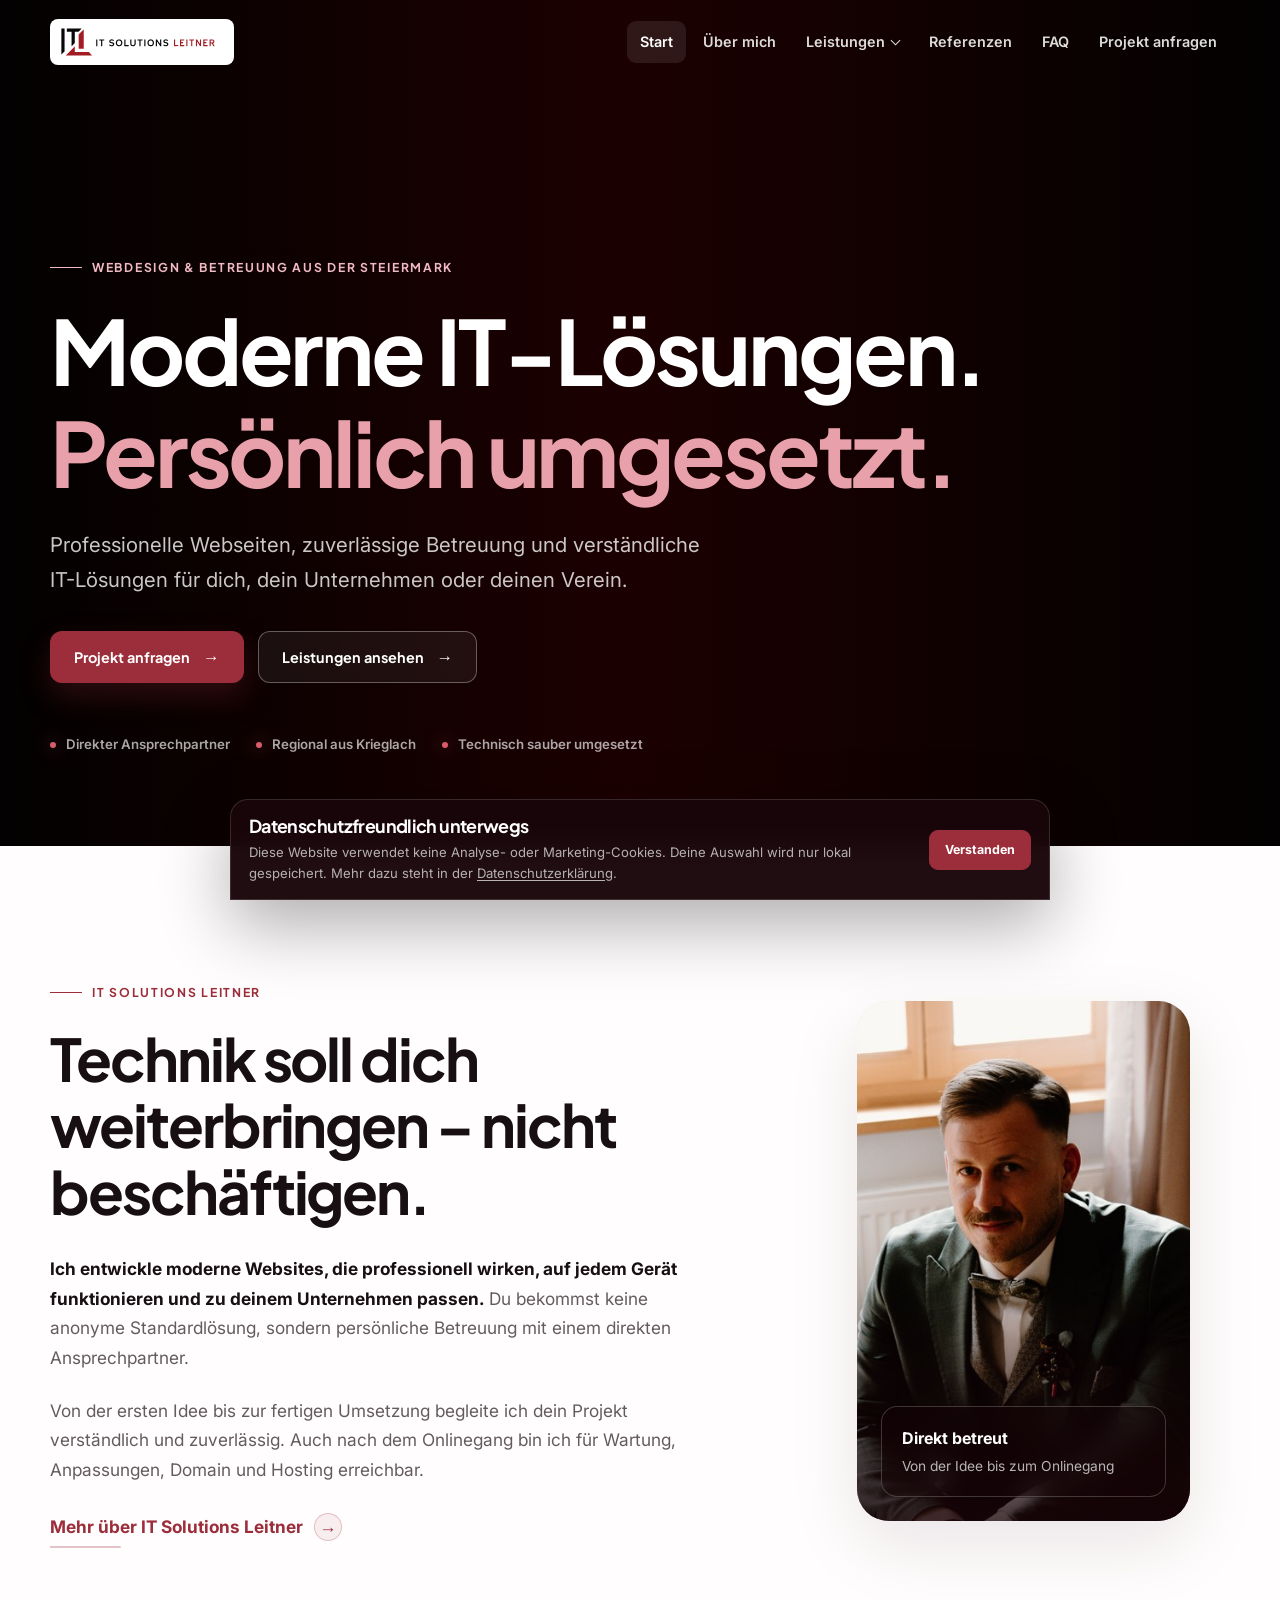
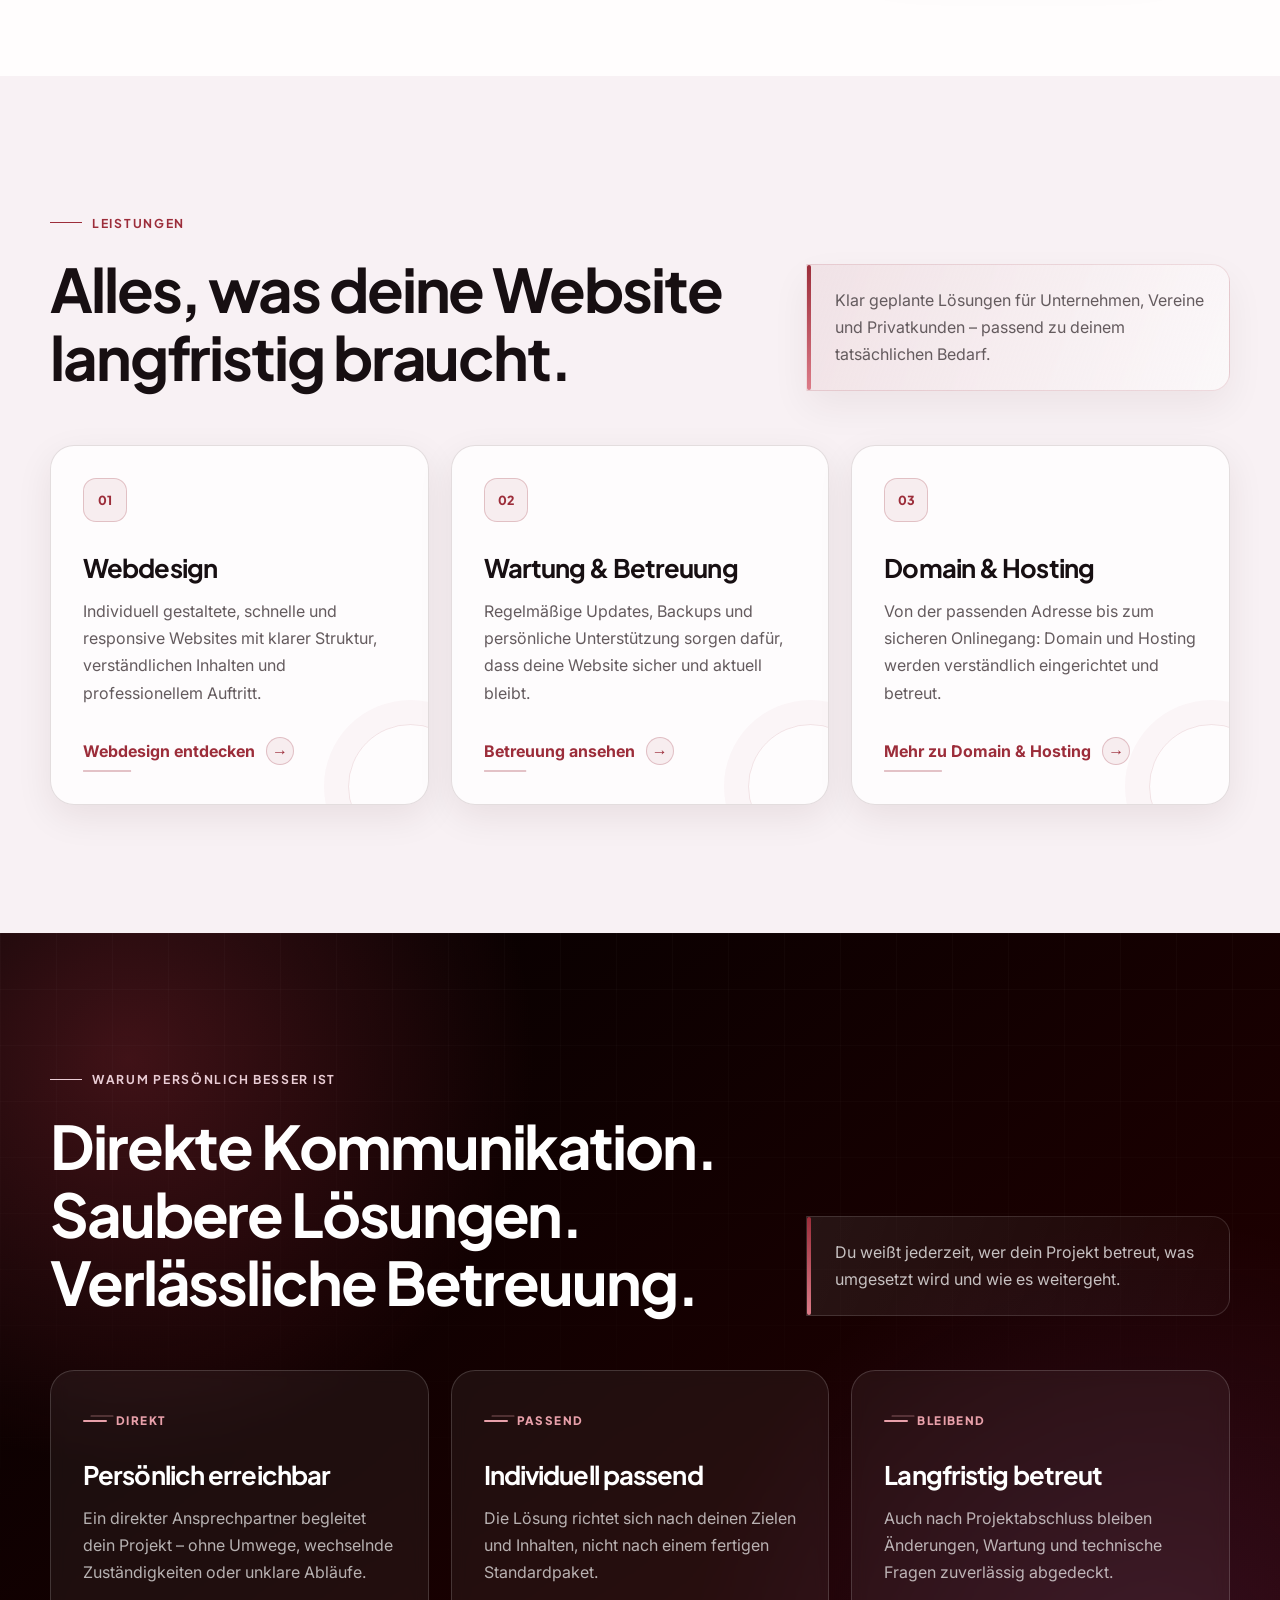
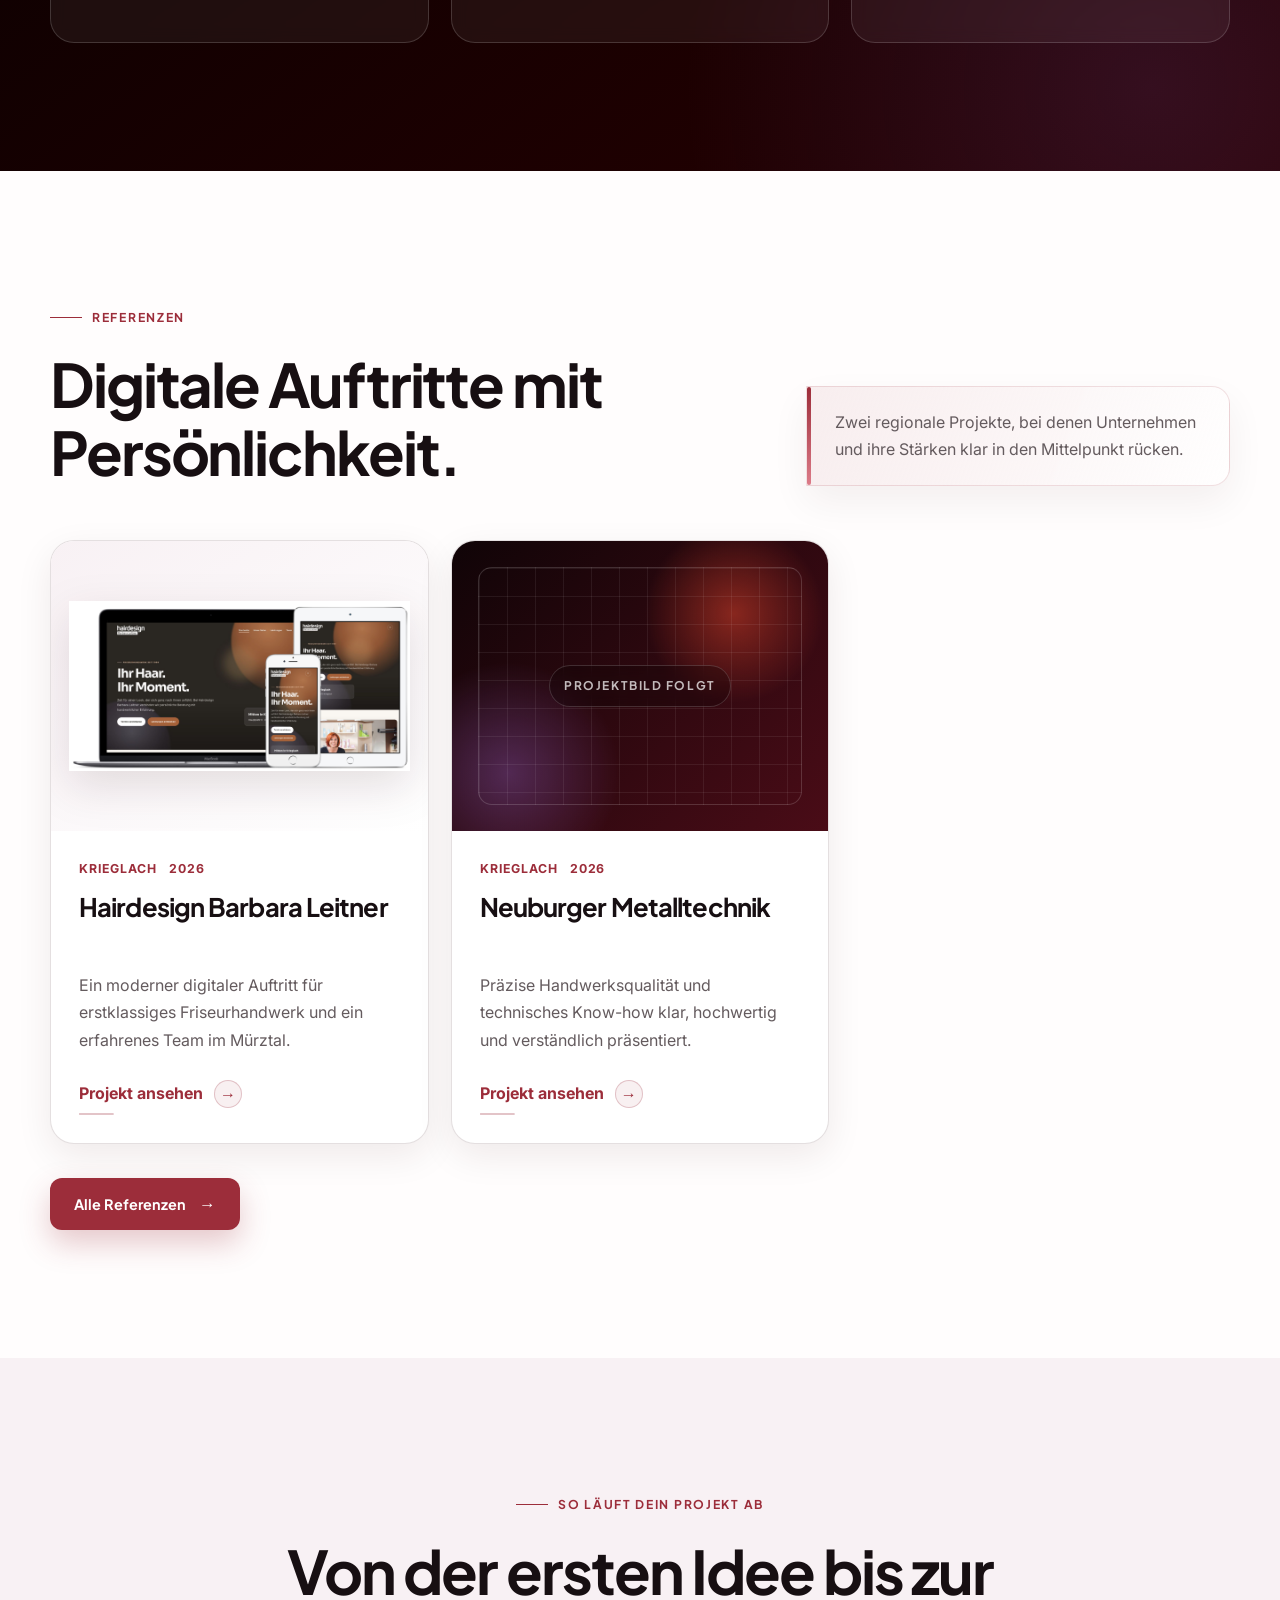
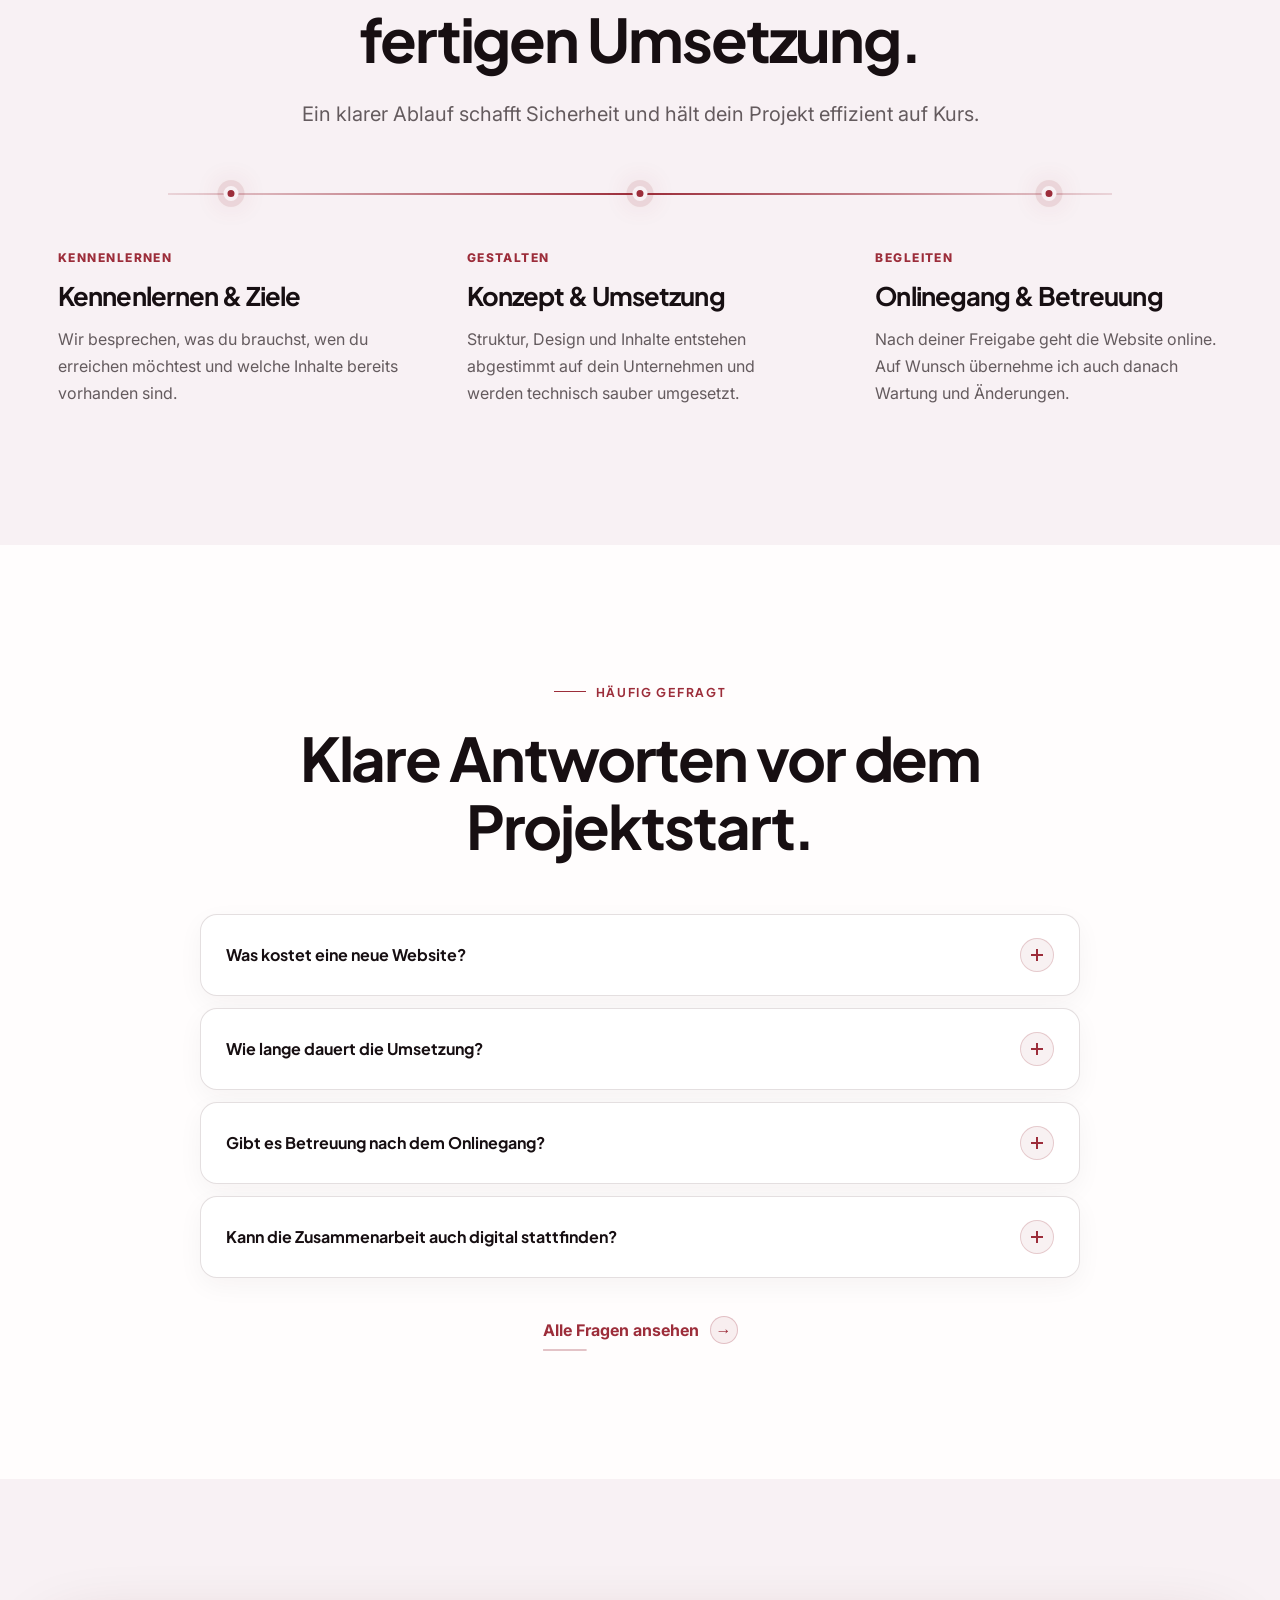
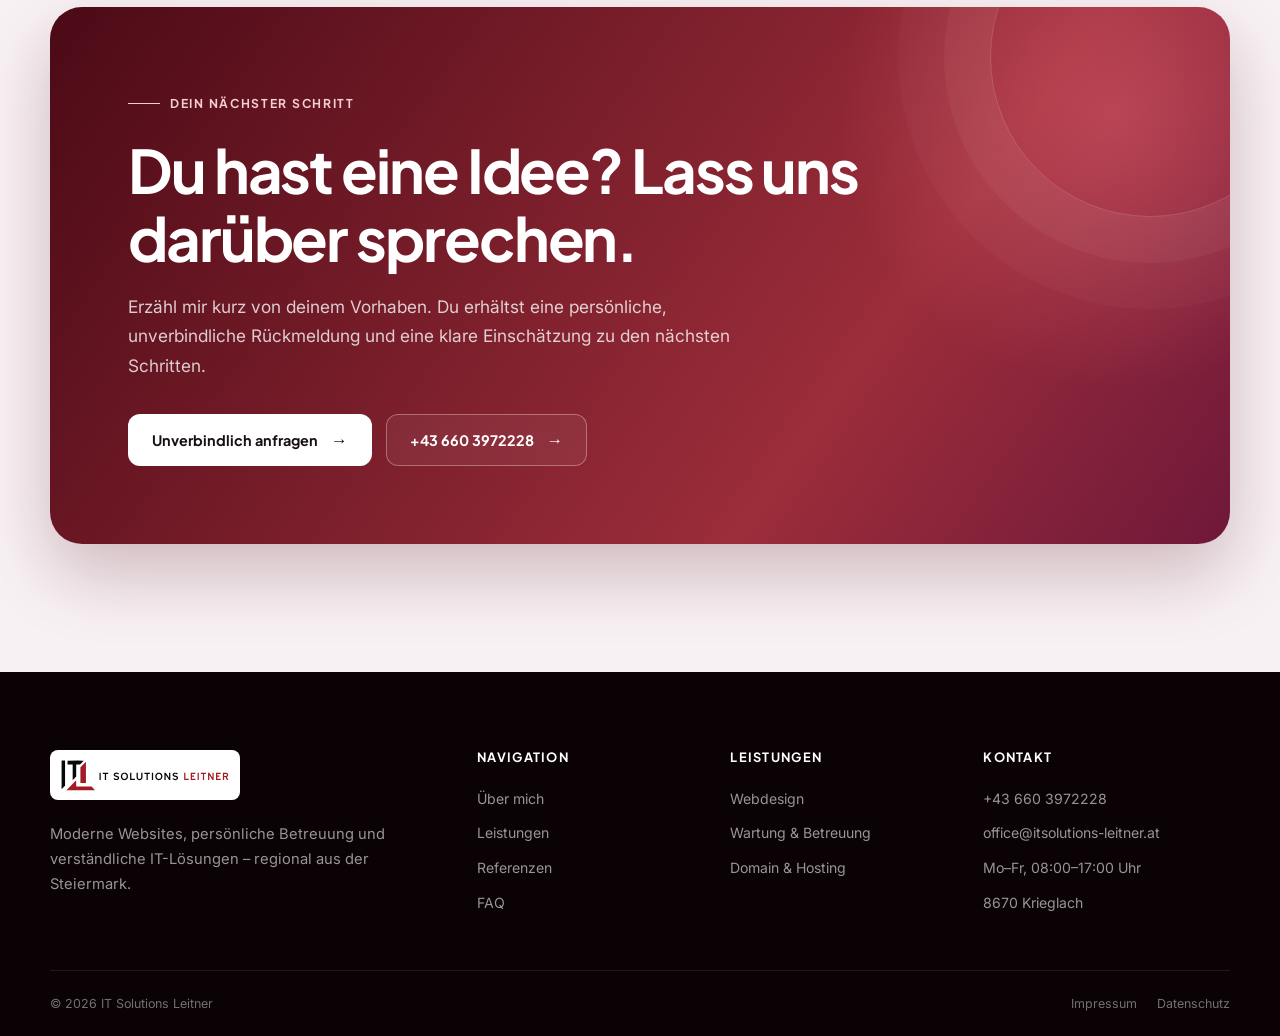
==== commit 1edbeb8c: "v2.0 Erste Änderungen Design, Layout" ====
--- a/index.html
+++ b/index.html
@@ -115,27 +115,31 @@
         </section>
 
         <section class="section">
-          <div class="container intro-grid">
-            <div class="reveal">
+          <div class="container intro-showcase">
+            <div class="intro-showcase__content reveal">
               <span class="eyebrow">IT Solutions Leitner</span>
               <h2>Technik soll dich weiterbringen – nicht beschäftigen.</h2>
-            </div>
-            <div class="intro-copy reveal">
-              <p>
-                <strong
-                  >Ich entwickle moderne Websites, die professionell wirken, auf jedem Gerät funktionieren und
-                  zu deinem Unternehmen passen.</strong
-                >
-                Du bekommst keine anonyme Standardlösung, sondern persönliche Betreuung mit einem direkten
-                Ansprechpartner.
-              </p>
-              <p>
-                Von der ersten Idee bis zur fertigen Umsetzung begleite ich dein Projekt verständlich und
-                zuverlässig. Auch nach dem Onlinegang bin ich für Wartung, Anpassungen, Domain und Hosting
-                erreichbar.
-              </p>
-              <a class="text-link" href="ueber-uns.html">Mehr über IT Solutions Leitner</a>
-            </div>
+              <div class="intro-copy">
+                <p>
+                  <strong
+                    >Ich entwickle moderne Websites, die professionell wirken, auf jedem Gerät funktionieren
+                    und zu deinem Unternehmen passen.</strong
+                  >
+                  Du bekommst keine anonyme Standardlösung, sondern persönliche Betreuung mit einem direkten
+                  Ansprechpartner.
+                </p>
+                <p>
+                  Von der ersten Idee bis zur fertigen Umsetzung begleite ich dein Projekt verständlich und
+                  zuverlässig. Auch nach dem Onlinegang bin ich für Wartung, Anpassungen, Domain und Hosting
+                  erreichbar.
+                </p>
+                <a class="text-link" href="ueber-uns.html">Mehr über IT Solutions Leitner</a>
+              </div>
+            </div>
+            <figure class="intro-showcase__visual reveal">
+              <img src="images/christoph_foto.jpg" alt="Christoph Leitner, Inhaber von IT Solutions Leitner" />
+              <figcaption><strong>Direkt betreut</strong><span>Von der Idee bis zum Onlinegang</span></figcaption>
+            </figure>
           </div>
         </section>
 
@@ -146,7 +150,7 @@
                 <span class="eyebrow">Leistungen</span>
                 <h2>Alles, was deine Website langfristig braucht.</h2>
               </div>
-              <p class="text-lead">
+              <p class="text-lead heading-note">
                 Klar geplante Lösungen für Unternehmen, Vereine und Privatkunden – passend zu deinem
                 tatsächlichen Bedarf.
               </p>
@@ -190,13 +194,13 @@
                 <span class="eyebrow">Warum persönlich besser ist</span>
                 <h2>Direkte Kommunikation. Saubere Lösungen. Verlässliche Betreuung.</h2>
               </div>
-              <p class="text-lead">
+              <p class="text-lead heading-note">
                 Du weißt jederzeit, wer dein Projekt betreut, was umgesetzt wird und wie es weitergeht.
               </p>
             </div>
             <div class="value-grid">
               <article class="value-card reveal">
-                <span class="card-index">01</span>
+                <span class="value-mark">Direkt</span>
                 <h3>Persönlich erreichbar</h3>
                 <p>
                   Ein direkter Ansprechpartner begleitet dein Projekt – ohne Umwege, wechselnde
@@ -204,7 +208,7 @@
                 </p>
               </article>
               <article class="value-card reveal">
-                <span class="card-index">02</span>
+                <span class="value-mark">Passend</span>
                 <h3>Individuell passend</h3>
                 <p>
                   Die Lösung richtet sich nach deinen Zielen und Inhalten, nicht nach einem fertigen
@@ -212,7 +216,7 @@
                 </p>
               </article>
               <article class="value-card reveal">
-                <span class="card-index">03</span>
+                <span class="value-mark">Bleibend</span>
                 <h3>Langfristig betreut</h3>
                 <p>
                   Auch nach Projektabschluss bleiben Änderungen, Wartung und technische Fragen zuverlässig
@@ -230,14 +234,19 @@
                 <span class="eyebrow">Referenzen</span>
                 <h2>Digitale Auftritte mit Persönlichkeit.</h2>
               </div>
-              <p class="text-lead">
+              <p class="text-lead heading-note">
                 Zwei regionale Projekte, bei denen Unternehmen und ihre Stärken klar in den Mittelpunkt
                 rücken.
               </p>
             </div>
             <div class="project-grid">
               <article class="project-card reveal">
-                <div class="project-visual"><span>Projektbild folgt</span></div>
+                <div class="project-visual project-visual--image">
+                  <img
+                    src="images/hairdesign-ansichten-alle.PNG"
+                    alt="Responsive Website-Ansichten von Hairdesign Barbara Leitner"
+                  />
+                </div>
                 <div class="project-body">
                   <div class="project-meta"><span>Krieglach</span><span>2026</span></div>
                   <h3>Hairdesign Barbara Leitner</h3>
@@ -276,8 +285,9 @@
                 Ein klarer Ablauf schafft Sicherheit und hält dein Projekt effizient auf Kurs.
               </p>
             </div>
-            <div class="process-grid">
+            <div class="process-timeline">
               <article class="process-card reveal">
+                <span class="process-label">Kennenlernen</span>
                 <h3>Kennenlernen & Ziele</h3>
                 <p>
                   Wir besprechen, was du brauchst, wen du erreichen möchtest und welche Inhalte bereits
@@ -285,6 +295,7 @@
                 </p>
               </article>
               <article class="process-card reveal">
+                <span class="process-label">Gestalten</span>
                 <h3>Konzept & Umsetzung</h3>
                 <p>
                   Struktur, Design und Inhalte entstehen abgestimmt auf dein Unternehmen und werden technisch
@@ -292,6 +303,7 @@
                 </p>
               </article>
               <article class="process-card reveal">
+                <span class="process-label">Begleiten</span>
                 <h3>Onlinegang & Betreuung</h3>
                 <p>
                   Nach deiner Freigabe geht die Website online. Auf Wunsch übernehme ich auch danach Wartung
--- a/css/style.css
+++ b/css/style.css
@@ -170,6 +170,33 @@
   justify-self: end;
 }
 
+.section-heading .heading-note {
+  position: relative;
+  max-width: 470px;
+  padding: 22px 24px 22px 28px;
+  border: 1px solid rgba(156, 45, 58, 0.14);
+  border-radius: 0 18px 18px 0;
+  background: linear-gradient(110deg, rgba(156, 45, 58, 0.075), rgba(255, 255, 255, 0.5));
+  box-shadow: 0 16px 38px rgba(54, 10, 19, 0.06);
+  font-size: 1rem;
+}
+
+.section-heading .heading-note::before {
+  position: absolute;
+  inset: 0 auto 0 0;
+  width: 4px;
+  border-radius: 4px;
+  background: linear-gradient(var(--brand), #dc7b88);
+  content: "";
+}
+
+.section--dark .section-heading .heading-note {
+  color: rgba(255, 255, 255, 0.74);
+  border-color: rgba(255, 255, 255, 0.13);
+  background: linear-gradient(110deg, rgba(255, 255, 255, 0.08), rgba(255, 255, 255, 0.025));
+  box-shadow: none;
+}
+
 .section-heading.centered {
   display: block;
   max-width: 820px;
@@ -367,6 +394,7 @@
   top: calc(100% + 10px);
   left: 50%;
   display: grid;
+  gap: 5px;
   width: 270px;
   padding: 9px;
   border: 1px solid rgba(255, 255, 255, 0.1);
@@ -399,6 +427,11 @@
 .dropdown-menu a[aria-current="page"] {
   color: #fff;
   background: rgba(156, 45, 58, 0.3);
+}
+
+.dropdown-menu:has(a:hover) a[aria-current="page"]:not(:hover) {
+  color: rgba(255, 255, 255, 0.78);
+  background: rgba(156, 45, 58, 0.1);
 }
 
 .menu-toggle {
@@ -502,20 +535,56 @@
 }
 
 .text-link {
+  position: relative;
   display: inline-flex;
   align-items: center;
-  gap: 8px;
+  gap: 11px;
+  width: fit-content;
+  padding: 4px 0 7px;
   color: var(--brand);
   font-weight: 700;
+  transition: color 0.25s ease;
+}
+
+.text-link::before {
+  position: absolute;
+  right: 39px;
+  bottom: 0;
+  left: 0;
+  height: 2px;
+  border-radius: 2px;
+  background: currentColor;
+  content: "";
+  opacity: 0.28;
+  transform: scaleX(0.28);
+  transform-origin: left;
+  transition: opacity 0.3s ease, transform 0.3s ease;
 }
 
 .text-link::after {
   content: "→";
-  transition: transform 0.2s ease;
+  display: inline-grid;
+  width: 28px;
+  height: 28px;
+  place-items: center;
+  border: 1px solid rgba(156, 45, 58, 0.24);
+  border-radius: 50%;
+  background: rgba(156, 45, 58, 0.07);
+  box-shadow: 0 0 0 0 rgba(156, 45, 58, 0.12);
+  transition: color 0.25s ease, background 0.25s ease, box-shadow 0.25s ease, transform 0.3s ease;
+}
+
+.text-link:hover::before,
+.text-link:focus-visible::before {
+  opacity: 0.72;
+  transform: scaleX(1);
 }
 
 .text-link:hover::after {
-  transform: translateX(5px);
+  color: #fff;
+  background: var(--brand);
+  box-shadow: 0 0 0 6px rgba(156, 45, 58, 0.09);
+  transform: translateX(5px) rotate(-8deg);
 }
 
 /* === 6. HERO === */
@@ -655,6 +724,79 @@
   grid-template-columns: 0.85fr 1.15fr;
   gap: clamp(50px, 8vw, 110px);
   align-items: start;
+}
+
+.intro-showcase {
+  display: grid;
+  grid-template-columns: minmax(0, 1.15fr) minmax(310px, 0.7fr);
+  gap: clamp(44px, 7vw, 92px);
+  align-items: center;
+}
+
+.intro-showcase__content h2 {
+  max-width: 820px;
+  margin-bottom: 30px;
+  font-size: clamp(2.35rem, 4.6vw, 4.3rem);
+}
+
+.intro-showcase__content .intro-copy {
+  max-width: 760px;
+}
+
+.intro-showcase__visual {
+  position: relative;
+  min-height: 520px;
+  overflow: hidden;
+  border-radius: 32px;
+  background: var(--warm-deep);
+  box-shadow: var(--shadow);
+  isolation: isolate;
+}
+
+.intro-showcase__visual::after {
+  position: absolute;
+  inset: 0;
+  z-index: 1;
+  background: linear-gradient(180deg, transparent 55%, rgba(26, 4, 8, 0.78));
+  content: "";
+}
+
+.intro-showcase__visual img {
+  width: 100%;
+  height: 100%;
+  min-height: 520px;
+  object-fit: cover;
+  object-position: 52% center;
+  transition: transform 0.7s cubic-bezier(0.2, 0.7, 0.2, 1);
+}
+
+.intro-showcase__visual:hover img {
+  transform: scale(1.035);
+}
+
+.intro-showcase__visual figcaption {
+  position: absolute;
+  right: 24px;
+  bottom: 24px;
+  left: 24px;
+  z-index: 2;
+  padding: 18px 20px;
+  border: 1px solid rgba(255, 255, 255, 0.2);
+  border-radius: 16px;
+  color: #fff;
+  background: rgba(25, 5, 10, 0.34);
+  backdrop-filter: blur(12px);
+}
+
+.intro-showcase__visual figcaption strong,
+.intro-showcase__visual figcaption span {
+  display: block;
+}
+
+.intro-showcase__visual figcaption span {
+  margin-top: 3px;
+  color: rgba(255, 255, 255, 0.7);
+  font-size: 0.86rem;
 }
 
 .intro-grid h2 {
@@ -837,10 +979,11 @@
 .service-card:hover,
 .value-card:hover,
 .project-card:hover,
-.price-card:hover {
+.price-card:hover,
+.feature-card:hover {
   border-color: rgba(156, 45, 58, 0.3);
-  box-shadow: var(--shadow);
-  transform: translateY(-6px);
+  box-shadow: var(--shadow), 0 0 42px rgba(156, 45, 58, 0.13);
+  transform: translateY(-7px) scale(1.008);
 }
 
 .card-index {
@@ -877,6 +1020,31 @@
   flex-direction: column;
 }
 
+.service-card::before,
+.value-card::before,
+.price-card::before,
+.feature-card::before {
+  position: absolute;
+  top: -90px;
+  right: -90px;
+  width: 210px;
+  height: 210px;
+  border-radius: 50%;
+  background: radial-gradient(circle, rgba(209, 63, 42, 0.19), transparent 68%);
+  content: "";
+  opacity: 0;
+  pointer-events: none;
+  transition: opacity 0.35s ease, transform 0.45s ease;
+}
+
+.service-card:hover::before,
+.value-card:hover::before,
+.price-card:hover::before,
+.feature-card:hover::before {
+  opacity: 1;
+  transform: translate(-18px, 18px) scale(1.15);
+}
+
 .service-card::after {
   position: absolute;
   right: -45px;
@@ -902,6 +1070,41 @@
   color: rgba(255, 255, 255, 0.68);
 }
 
+.section--dark .value-card:hover {
+  border-color: rgba(232, 160, 170, 0.5);
+  background: rgba(255, 255, 255, 0.085);
+  box-shadow: 0 20px 60px rgba(156, 45, 58, 0.2), inset 0 0 32px rgba(216, 92, 107, 0.06);
+}
+
+.value-mark {
+  display: inline-flex;
+  width: fit-content;
+  align-items: center;
+  gap: 9px;
+  margin-bottom: 30px;
+  color: #e8a0aa;
+  font-family: "Plus Jakarta Sans", Arial, sans-serif;
+  font-size: 0.73rem;
+  font-weight: 800;
+  letter-spacing: 0.12em;
+  text-transform: uppercase;
+}
+
+.value-mark::before {
+  width: 24px;
+  height: 2px;
+  border-radius: 2px;
+  background: currentColor;
+  box-shadow: 7px -5px 0 -0.5px rgba(232, 160, 170, 0.48);
+  content: "";
+  transition: width 0.3s ease, box-shadow 0.3s ease;
+}
+
+.value-card:hover .value-mark::before {
+  width: 38px;
+  box-shadow: 11px -6px 0 -0.5px rgba(232, 160, 170, 0.75);
+}
+
 .process-grid {
   counter-reset: process;
 }
@@ -921,7 +1124,65 @@
   content: "0" counter(process);
 }
 
+.process-timeline {
+  position: relative;
+  display: grid;
+  grid-template-columns: repeat(3, minmax(0, 1fr));
+  gap: 46px;
+  padding-top: 30px;
+}
+
+.process-timeline::before {
+  position: absolute;
+  top: 8px;
+  right: 10%;
+  left: 10%;
+  height: 2px;
+  background: linear-gradient(90deg, rgba(156, 45, 58, 0.15), var(--brand), rgba(156, 45, 58, 0.15));
+  content: "";
+}
+
+.process-timeline .process-card {
+  overflow: visible;
+  padding: 28px 8px 10px;
+  border: 0;
+  border-radius: 0;
+  background: transparent;
+  box-shadow: none;
+}
+
+.process-timeline .process-card::before {
+  position: absolute;
+  top: -29px;
+  left: 50%;
+  width: 15px;
+  height: 15px;
+  margin: 0;
+  border: 4px solid var(--warm);
+  border-radius: 50%;
+  background: var(--brand);
+  box-shadow: 0 0 0 6px rgba(156, 45, 58, 0.11), 0 0 28px rgba(156, 45, 58, 0.32);
+  content: "";
+  transform: translateX(-50%);
+}
+
+.process-label {
+  display: inline-block;
+  margin-bottom: 14px;
+  color: var(--brand);
+  font-size: 0.75rem;
+  font-weight: 800;
+  letter-spacing: 0.12em;
+  text-transform: uppercase;
+}
+
+.process-timeline .process-card p {
+  margin-bottom: 0;
+}
+
 .project-card {
+  display: flex;
+  flex-direction: column;
   overflow: hidden;
   border: 1px solid var(--line);
   border-radius: var(--radius);
@@ -969,8 +1230,39 @@
   backdrop-filter: blur(8px);
 }
 
+.project-visual--image {
+  padding: 18px;
+  background: linear-gradient(145deg, #f8f1f4, #fff);
+}
+
+.project-visual--image::before {
+  display: none;
+}
+
+.project-visual--image img {
+  position: relative;
+  z-index: 1;
+  width: 100%;
+  height: 100%;
+  max-height: 330px;
+  object-fit: contain;
+  filter: drop-shadow(0 15px 22px rgba(38, 11, 16, 0.12));
+  transition: transform 0.5s cubic-bezier(0.2, 0.7, 0.2, 1);
+}
+
+.project-card:hover .project-visual--image img {
+  transform: scale(1.035);
+}
+
 .project-body {
+  display: flex;
+  flex: 1;
+  flex-direction: column;
   padding: 28px;
+}
+
+.project-body h3 {
+  min-height: 2.55em;
 }
 
 .project-meta {
@@ -987,6 +1279,10 @@
 .project-body p {
   margin: 14px 0 22px;
   color: var(--muted);
+}
+
+.project-body .text-link {
+  margin-top: auto;
 }
 
 .price-card {
@@ -1071,6 +1367,43 @@
 
 .is-featured .feature-list li::before {
   border-color: #efa0ac;
+}
+
+.section--dark .feature-list li,
+.section--dark .check-list li {
+  color: rgba(255, 255, 255, 0.86);
+}
+
+.section--dark .feature-list li::before,
+.section--dark .check-list li::before {
+  border-color: #fff;
+}
+
+.feature-grid--rows {
+  grid-template-columns: 1fr;
+  gap: 14px;
+}
+
+.feature-grid--rows .feature-card {
+  display: grid;
+  grid-template-columns: 58px minmax(0, 1fr);
+  column-gap: 20px;
+  align-items: center;
+  padding: 24px 28px;
+}
+
+.feature-grid--rows .card-index {
+  grid-row: 1 / span 2;
+  margin: 0;
+}
+
+.feature-grid--rows .feature-card h3,
+.feature-grid--rows .feature-card p {
+  grid-column: 2;
+}
+
+.feature-grid--rows .feature-card p {
+  margin: 7px 0 0;
 }
 
 .faq-list {
@@ -1137,11 +1470,11 @@
   border: 1px solid rgba(156, 45, 58, 0.2);
   border-radius: 50%;
   color: var(--brand);
-  background: rgba(156, 45, 58, 0.065);
-  font-size: 1.45rem;
-  font-weight: 400;
-  line-height: 1;
-  content: "+";
+  background:
+    linear-gradient(var(--brand), var(--brand)) center / 12px 2px no-repeat,
+    linear-gradient(var(--brand), var(--brand)) center / 2px 12px no-repeat,
+    rgba(156, 45, 58, 0.065);
+  content: "";
   transition:
     color 0.25s ease,
     background 0.25s ease,
@@ -1151,8 +1484,10 @@
 
 .faq-question[aria-expanded="true"]::after {
   border-color: var(--brand);
-  color: #fff;
-  background: var(--brand);
+  background:
+    linear-gradient(#fff, #fff) center / 12px 2px no-repeat,
+    linear-gradient(#fff, #fff) center / 2px 12px no-repeat,
+    var(--brand);
   transform: rotate(45deg);
 }
 
@@ -1203,6 +1538,24 @@
   box-shadow: var(--shadow);
 }
 
+.owner-photo {
+  width: 100%;
+  height: 100%;
+  min-height: 500px;
+  object-fit: cover;
+  object-position: center 28%;
+  transition: transform 0.6s ease;
+}
+
+.owner-card:hover .owner-photo {
+  transform: scale(1.025);
+}
+
+.owner-card:has(.owner-photo)::before,
+.owner-card:has(.owner-photo)::after {
+  display: none;
+}
+
 .owner-card::before,
 .owner-card::after {
   position: absolute;
@@ -1225,7 +1578,8 @@
   height: 350px;
 }
 
-.owner-placeholder {
+.owner-placeholder,
+.owner-caption {
   position: absolute;
   right: 32px;
   bottom: 32px;
@@ -1240,6 +1594,32 @@
   backdrop-filter: blur(12px);
 }
 
+.owner-caption strong {
+  color: #fff;
+  font-size: 1rem;
+}
+
+.owner-story {
+  align-items: start;
+}
+
+.regional-note {
+  padding: 25px;
+  border: 1px solid rgba(156, 45, 58, 0.14);
+  border-radius: 20px;
+  background: linear-gradient(135deg, var(--warm), rgba(255, 255, 255, 0.85));
+}
+
+.regional-note h3 {
+  margin: 5px 0 12px;
+  font-size: 1.35rem;
+}
+
+.regional-note p {
+  margin-bottom: 14px;
+  color: var(--muted);
+}
+
 .fact-grid {
   display: grid;
   grid-template-columns: repeat(2, minmax(0, 1fr));
@@ -1291,6 +1671,42 @@
   display: inline-block;
   margin-top: 4px;
   font-weight: 700;
+}
+
+.contact-list a {
+  position: relative;
+  color: var(--ink);
+  transition: color 0.25s ease, transform 0.25s ease;
+}
+
+.contact-list a::after {
+  position: absolute;
+  right: 0;
+  bottom: -3px;
+  left: 0;
+  height: 2px;
+  border-radius: 2px;
+  background: var(--brand);
+  content: "";
+  transform: scaleX(0);
+  transform-origin: left;
+  transition: transform 0.25s ease;
+}
+
+.contact-list a:hover,
+.contact-list a:focus-visible {
+  color: var(--brand);
+  transform: translateX(4px);
+}
+
+.contact-list a:hover::after,
+.contact-list a:focus-visible::after {
+  transform: scaleX(1);
+}
+
+.required-mark {
+  color: var(--brand);
+  font-weight: 800;
 }
 
 .contact-form {
@@ -1411,21 +1827,25 @@
 .cookie-banner {
   position: fixed;
   z-index: 1500;
-  right: 22px;
-  bottom: 22px;
+  bottom: 0;
+  left: 50%;
   display: none;
-  width: min(440px, calc(100% - 44px));
-  padding: 22px;
+  width: min(820px, calc(100% - 32px));
+  padding: 16px 18px;
   border: 1px solid rgba(255, 255, 255, 0.14);
-  border-radius: 18px;
+  border-radius: 18px 18px 0 0;
   color: #fff;
   background: rgba(24, 6, 10, 0.97);
   box-shadow: 0 25px 70px rgba(0, 0, 0, 0.32);
   backdrop-filter: blur(14px);
+  transform: translateX(-50%);
 }
 
 .cookie-banner.is-visible {
-  display: block;
+  display: grid;
+  grid-template-columns: minmax(0, 1fr) auto;
+  column-gap: 24px;
+  align-items: center;
 }
 
 .cookie-banner h2 {
@@ -1433,7 +1853,7 @@
 }
 
 .cookie-banner p {
-  margin: 9px 0 17px;
+  margin: 6px 0 0;
   color: rgba(255, 255, 255, 0.68);
   font-size: 0.82rem;
   line-height: 1.55;
@@ -1448,6 +1868,11 @@
   display: flex;
   flex-wrap: wrap;
   gap: 9px;
+}
+
+.cookie-banner .cookie-actions {
+  grid-column: 2;
+  grid-row: 1 / span 2;
 }
 
 .cookie-actions button {
@@ -1602,6 +2027,237 @@
   font-size: 1.1rem;
 }
 
+.project-showcase {
+  display: grid;
+  gap: clamp(28px, 5vw, 60px);
+}
+
+.browser-frame {
+  position: relative;
+  display: block;
+  overflow: hidden;
+  padding-top: 34px;
+  border: 1px solid rgba(67, 31, 39, 0.16);
+  border-radius: 20px;
+  background: #f5eff1;
+  box-shadow: 0 18px 48px rgba(48, 10, 18, 0.11);
+  cursor: zoom-in;
+  transition: border-color 0.3s ease, box-shadow 0.3s ease, transform 0.35s ease;
+}
+
+.browser-frame:hover,
+.browser-frame:focus-visible {
+  border-color: rgba(156, 45, 58, 0.34);
+  box-shadow: 0 28px 70px rgba(78, 12, 26, 0.17), 0 0 45px rgba(156, 45, 58, 0.1);
+  transform: translateY(-7px);
+}
+
+.browser-frame__bar {
+  position: absolute;
+  top: 0;
+  right: 0;
+  left: 0;
+  display: flex;
+  height: 34px;
+  align-items: center;
+  gap: 6px;
+  padding: 0 13px;
+  border-bottom: 1px solid rgba(67, 31, 39, 0.1);
+  background: #fff;
+}
+
+.browser-frame__bar i {
+  width: 8px;
+  height: 8px;
+  border-radius: 50%;
+  background: rgba(156, 45, 58, 0.28);
+}
+
+.browser-frame__bar i:nth-child(2) {
+  background: rgba(209, 63, 42, 0.4);
+}
+
+.browser-frame__bar i:nth-child(3) {
+  background: rgba(131, 81, 166, 0.36);
+}
+
+.browser-frame img {
+  display: block;
+  width: 100%;
+  transition: transform 0.55s cubic-bezier(0.2, 0.7, 0.2, 1);
+}
+
+.browser-frame:hover img {
+  transform: scale(1.012);
+}
+
+.desktop-shot-grid {
+  display: grid;
+  grid-template-columns: repeat(2, minmax(0, 1fr));
+  gap: 24px;
+}
+
+.desktop-shot-grid .browser-frame img {
+  aspect-ratio: 16 / 9;
+  object-fit: cover;
+  object-position: top;
+}
+
+.mobile-shot-stage {
+  position: relative;
+  display: grid;
+  grid-template-columns: minmax(180px, 0.65fr) minmax(240px, 0.9fr) minmax(180px, 0.65fr);
+  gap: clamp(22px, 5vw, 62px);
+  align-items: center;
+  padding: clamp(34px, 6vw, 70px);
+  overflow: hidden;
+  border-radius: 32px;
+  background:
+    radial-gradient(circle at 10% 20%, rgba(216, 92, 107, 0.24), transparent 26%),
+    radial-gradient(circle at 90% 80%, rgba(131, 81, 166, 0.22), transparent 28%),
+    linear-gradient(135deg, #180509, #3b0912);
+  box-shadow: var(--shadow);
+}
+
+.phone-mockup {
+  position: relative;
+  display: block;
+  padding: 18px 8px 12px;
+  border: 2px solid rgba(255, 255, 255, 0.32);
+  border-radius: 34px;
+  background: #080808;
+  box-shadow: 0 24px 50px rgba(0, 0, 0, 0.38);
+  cursor: zoom-in;
+  transition: transform 0.35s ease, box-shadow 0.35s ease;
+}
+
+.phone-mockup--left {
+  transform: rotate(-4deg);
+}
+
+.phone-mockup--right {
+  transform: rotate(4deg);
+}
+
+.phone-mockup--left:hover {
+  box-shadow: 0 30px 65px rgba(0, 0, 0, 0.48), 0 0 42px rgba(216, 92, 107, 0.2);
+  transform: rotate(-2deg) translateY(-8px);
+}
+
+.phone-mockup--right:hover {
+  box-shadow: 0 30px 65px rgba(0, 0, 0, 0.48), 0 0 42px rgba(216, 92, 107, 0.2);
+  transform: rotate(2deg) translateY(-8px);
+}
+
+.phone-mockup__speaker {
+  position: absolute;
+  top: 7px;
+  left: 50%;
+  width: 34px;
+  height: 3px;
+  border-radius: 3px;
+  background: rgba(255, 255, 255, 0.36);
+  transform: translateX(-50%);
+}
+
+.phone-mockup__screen {
+  display: block;
+  aspect-ratio: 9 / 18;
+  overflow: hidden;
+  border-radius: 23px;
+  background: #261f1b;
+}
+
+.phone-mockup__screen img {
+  width: 100%;
+  height: 100%;
+  object-fit: cover;
+  object-position: top;
+}
+
+.mobile-shot-copy {
+  color: #fff;
+  text-align: center;
+}
+
+.mobile-shot-copy h3 {
+  margin: 9px 0 16px;
+  font-size: clamp(1.55rem, 3vw, 2.4rem);
+}
+
+.mobile-shot-copy p {
+  color: rgba(255, 255, 255, 0.68);
+}
+
+.lightbox {
+  position: fixed;
+  z-index: 3000;
+  inset: 0;
+  display: grid;
+  padding: 28px;
+  place-items: center;
+  background: rgba(10, 2, 4, 0.94);
+  opacity: 0;
+  visibility: hidden;
+  backdrop-filter: blur(14px);
+  transition: opacity 0.25s ease, visibility 0.25s ease;
+}
+
+.lightbox.is-open {
+  opacity: 1;
+  visibility: visible;
+}
+
+.lightbox__figure {
+  display: grid;
+  max-width: min(1500px, 96vw);
+  max-height: 92vh;
+  gap: 12px;
+  justify-items: center;
+  transform: scale(0.96);
+  transition: transform 0.3s ease;
+}
+
+.lightbox.is-open .lightbox__figure {
+  transform: scale(1);
+}
+
+.lightbox__image {
+  max-width: 100%;
+  max-height: calc(92vh - 44px);
+  border-radius: 14px;
+  box-shadow: 0 30px 90px rgba(0, 0, 0, 0.55);
+  object-fit: contain;
+}
+
+.lightbox__caption {
+  color: rgba(255, 255, 255, 0.72);
+  font-size: 0.9rem;
+  text-align: center;
+}
+
+.lightbox__close {
+  position: fixed;
+  z-index: 1;
+  top: 20px;
+  right: 20px;
+  display: grid;
+  width: 46px;
+  height: 46px;
+  padding: 0;
+  place-items: center;
+  border: 1px solid rgba(255, 255, 255, 0.24);
+  border-radius: 50%;
+  color: #fff;
+  background: rgba(255, 255, 255, 0.08);
+  font-size: 1.55rem;
+  cursor: pointer;
+}
+
+body.lightbox-open {
+  overflow: hidden;
+}
+
 /* === 10. ANIMATIONEN === */
 @keyframes pulse-ring {
   0%, 100% { transform: scale(0.96); opacity: 0.65; }
@@ -1621,6 +2277,19 @@
 
 /* === 11. RESPONSIVE === */
 @media (max-width: 1020px) {
+  body.menu-open {
+    overflow: hidden;
+  }
+
+  body.menu-open::before {
+    position: fixed;
+    z-index: 900;
+    inset: 0;
+    background: rgba(3, 1, 1, 0.62);
+    content: "";
+    backdrop-filter: blur(3px);
+  }
+
   .menu-toggle {
     display: block;
   }
@@ -1630,11 +2299,12 @@
     top: 0;
     right: 0;
     display: grid;
-    width: min(410px, 100%);
+    width: min(390px, calc(100% - 38px));
     height: 100dvh;
     align-content: start;
-    gap: 6px;
-    padding: 104px 24px 30px;
+    gap: 8px;
+    padding: 100px 22px 30px;
+    border-left: 1px solid rgba(255, 255, 255, 0.1);
     background: #130408;
     box-shadow: -25px 0 70px rgba(0, 0, 0, 0.35);
     transform: translateX(105%);
@@ -1656,6 +2326,14 @@
 
   .nav-dropdown {
     display: grid;
+    overflow: hidden;
+    border: 1px solid rgba(255, 255, 255, 0.08);
+    border-radius: 14px;
+    background: rgba(255, 255, 255, 0.03);
+  }
+
+  .nav-dropdown > button {
+    border-radius: 13px;
   }
 
   .dropdown-menu {
@@ -1667,6 +2345,8 @@
     background: rgba(255, 255, 255, 0.035);
     box-shadow: none;
     opacity: 1;
+    overflow: hidden;
+    pointer-events: none;
     visibility: visible;
     transform: none;
     transition: max-height 0.25s ease, padding 0.25s ease;
@@ -1679,7 +2359,26 @@
 
   .nav-dropdown.is-open .dropdown-menu {
     max-height: 310px;
-    padding: 9px;
+    padding: 2px 9px 10px;
+    pointer-events: auto;
+  }
+
+  .dropdown-menu a {
+    position: relative;
+    padding: 12px 14px 12px 28px;
+    border-radius: 10px;
+  }
+
+  .dropdown-menu a::before {
+    position: absolute;
+    top: 50%;
+    left: 12px;
+    width: 6px;
+    height: 6px;
+    border-radius: 50%;
+    background: rgba(232, 160, 170, 0.7);
+    content: "";
+    transform: translateY(-50%);
   }
 
   .site-nav .nav-cta {
@@ -1698,6 +2397,46 @@
     grid-template-columns: repeat(2, minmax(0, 1fr));
   }
 
+  .feature-grid--rows,
+  .process-timeline {
+    grid-template-columns: 1fr;
+  }
+
+  .process-timeline {
+    gap: 18px;
+    padding: 0 0 0 28px;
+  }
+
+  .process-timeline::before {
+    top: 20px;
+    right: auto;
+    bottom: 20px;
+    left: 7px;
+    width: 2px;
+    height: auto;
+  }
+
+  .process-timeline .process-card {
+    padding: 18px 16px 18px 24px;
+    border: 1px solid var(--line);
+    border-radius: 18px;
+    background: rgba(255, 255, 255, 0.68);
+  }
+
+  .process-timeline .process-card::before {
+    top: 32px;
+    left: -22px;
+  }
+
+  .intro-showcase {
+    grid-template-columns: 1fr 0.7fr;
+  }
+
+  .mobile-shot-stage {
+    grid-template-columns: minmax(145px, 0.7fr) minmax(180px, 1fr) minmax(145px, 0.7fr);
+    padding: 38px 28px;
+  }
+
   .footer-main {
     grid-template-columns: 1.4fr repeat(2, 0.8fr);
   }
@@ -1733,9 +2472,34 @@
     justify-self: start;
   }
 
+  .section-heading .heading-note {
+    max-width: 100%;
+    padding: 0;
+    border: 0;
+    background: transparent;
+    box-shadow: none;
+  }
+
+  .section-heading .heading-note::before {
+    display: none;
+  }
+
   .intro-grid h2,
   .detail-sidebar {
     position: static;
+  }
+
+  .intro-showcase {
+    grid-template-columns: 1fr;
+  }
+
+  .intro-showcase__content h2 {
+    font-size: clamp(2.25rem, 10vw, 3.4rem);
+  }
+
+  .intro-showcase__visual,
+  .intro-showcase__visual img {
+    min-height: 440px;
   }
 
   .hero {
@@ -1796,6 +2560,48 @@
   .owner-card {
     min-height: 390px;
   }
+
+  .owner-photo {
+    min-height: 440px;
+  }
+
+  .desktop-shot-grid {
+    grid-template-columns: 1fr;
+  }
+
+  .mobile-shot-stage {
+    grid-template-columns: repeat(2, minmax(0, 1fr));
+    gap: 22px;
+    padding: 30px 20px;
+  }
+
+  .mobile-shot-copy {
+    grid-column: 1 / -1;
+    grid-row: 1;
+    max-width: 500px;
+    margin: 0 auto 10px;
+  }
+
+  .phone-mockup--left {
+    grid-column: 1;
+  }
+
+  .phone-mockup--right {
+    grid-column: 2;
+  }
+
+  .cookie-banner.is-visible {
+    display: block;
+  }
+
+  .cookie-banner {
+    width: min(620px, calc(100% - 20px));
+    padding: 15px;
+  }
+
+  .cookie-banner p {
+    margin-bottom: 12px;
+  }
 }
 
 @media (max-width: 480px) {
@@ -1832,6 +2638,35 @@
   .fact-grid {
     grid-template-columns: 1fr;
   }
+
+  .feature-grid--rows .feature-card {
+    grid-template-columns: 44px minmax(0, 1fr);
+    column-gap: 14px;
+    padding: 22px;
+  }
+
+  .feature-grid--rows .card-index {
+    width: 40px;
+    height: 40px;
+  }
+
+  .mobile-shot-stage {
+    gap: 12px;
+    padding: 28px 13px;
+  }
+
+  .phone-mockup {
+    padding: 15px 6px 9px;
+    border-radius: 25px;
+  }
+
+  .phone-mockup__screen {
+    border-radius: 18px;
+  }
+
+  .lightbox {
+    padding: 14px;
+  }
 }
 
 @media (prefers-reduced-motion: reduce) {
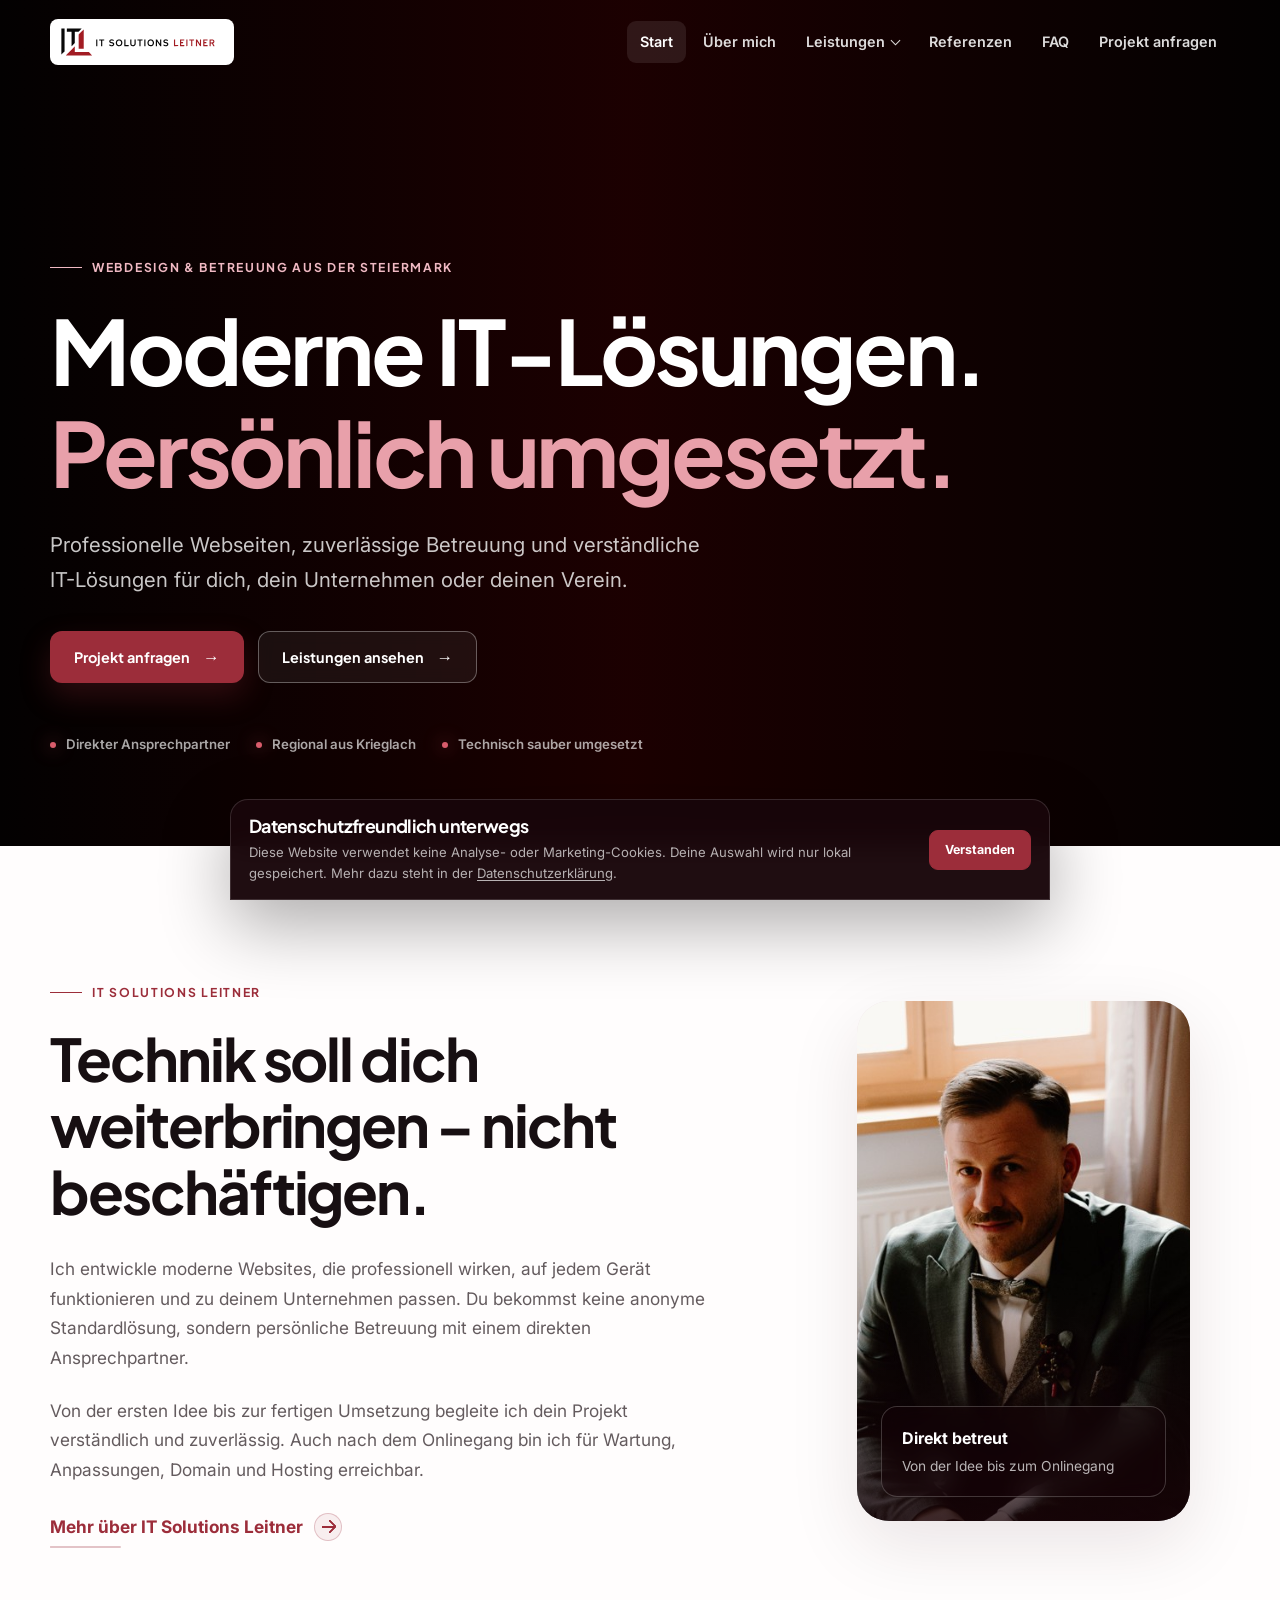
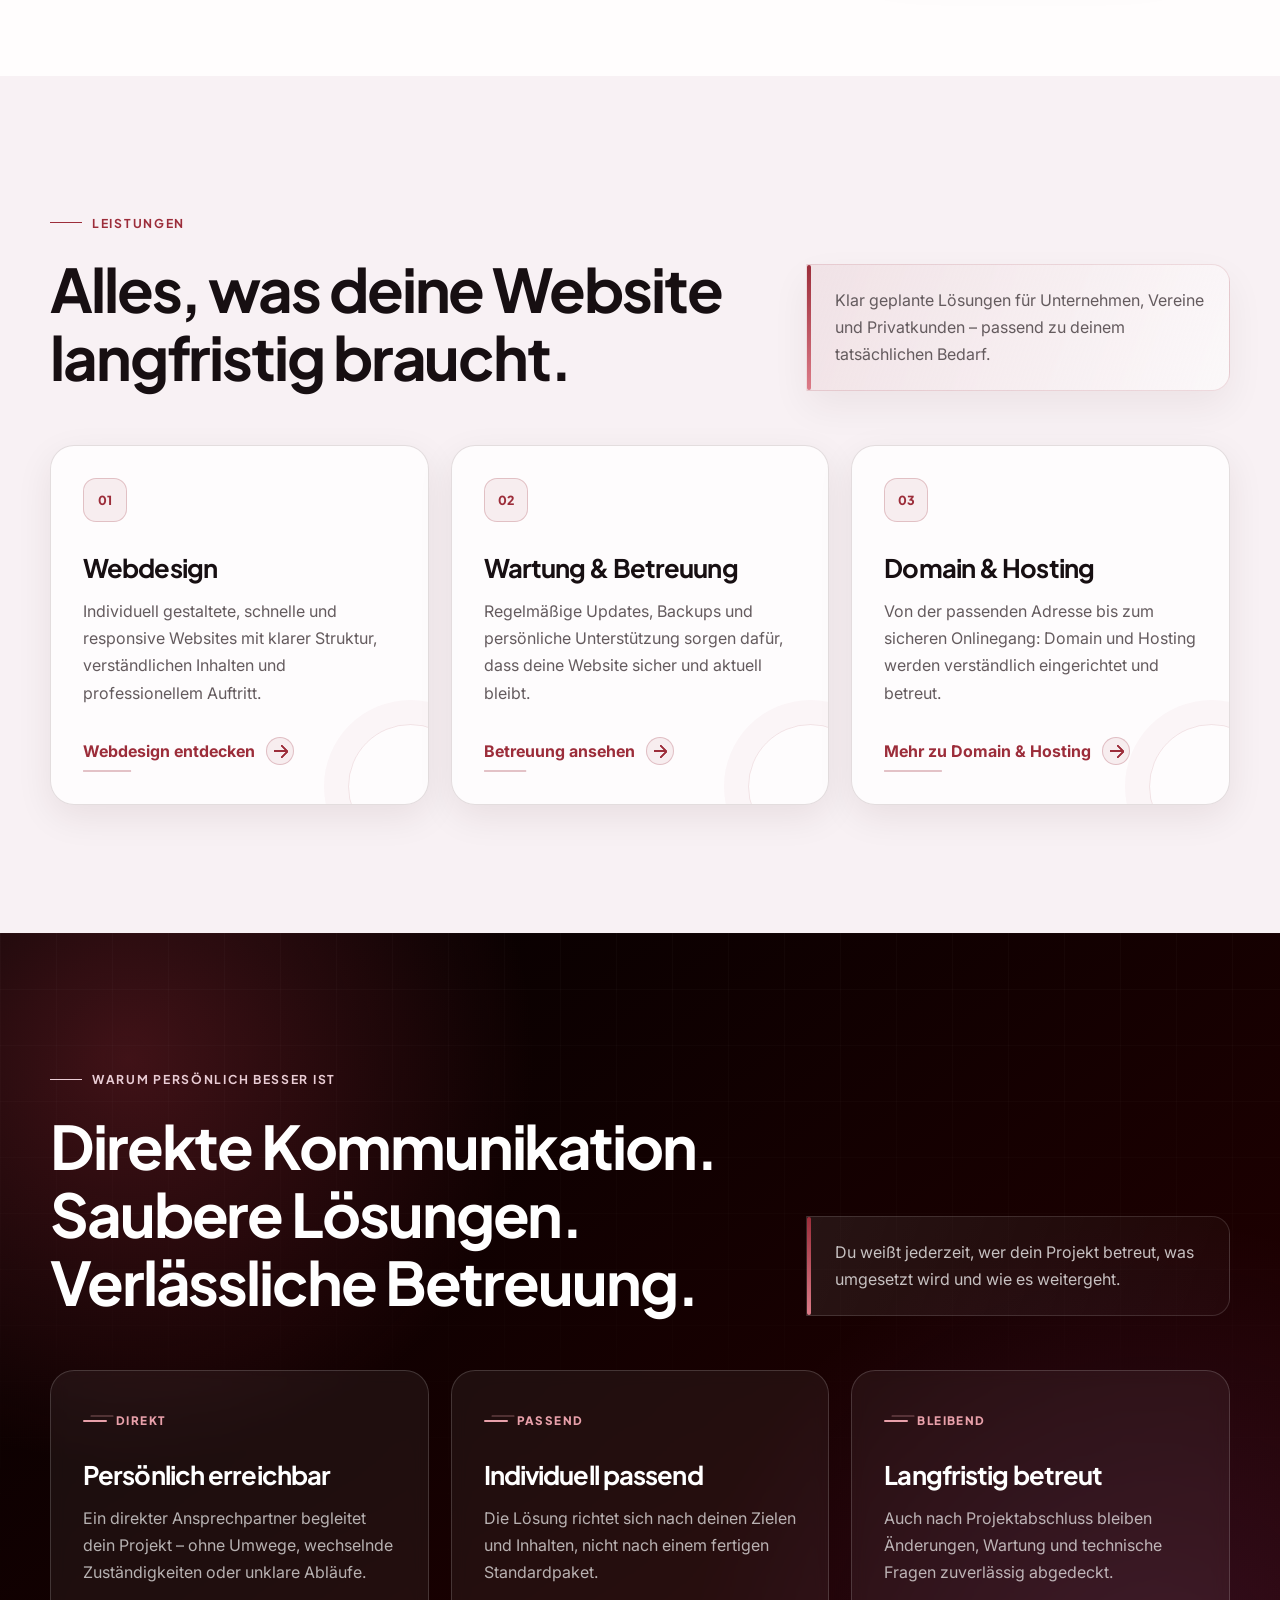
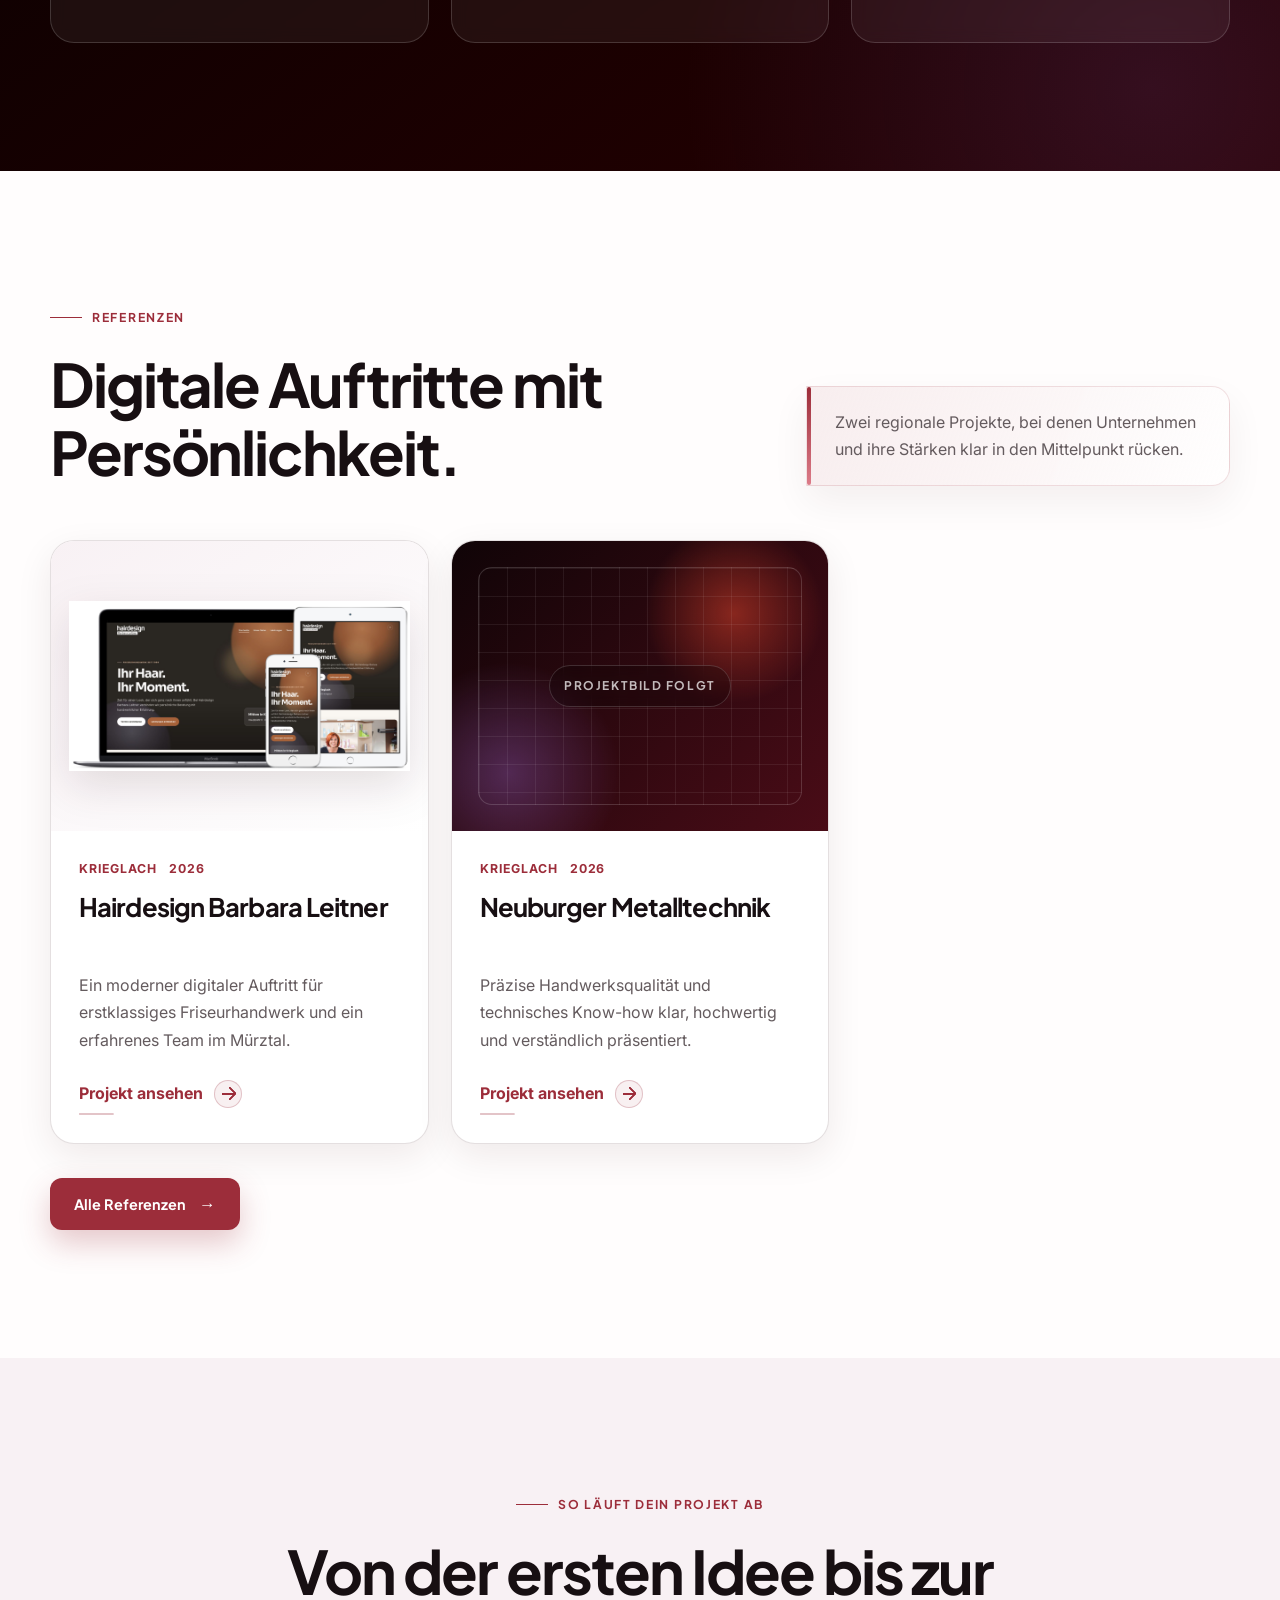
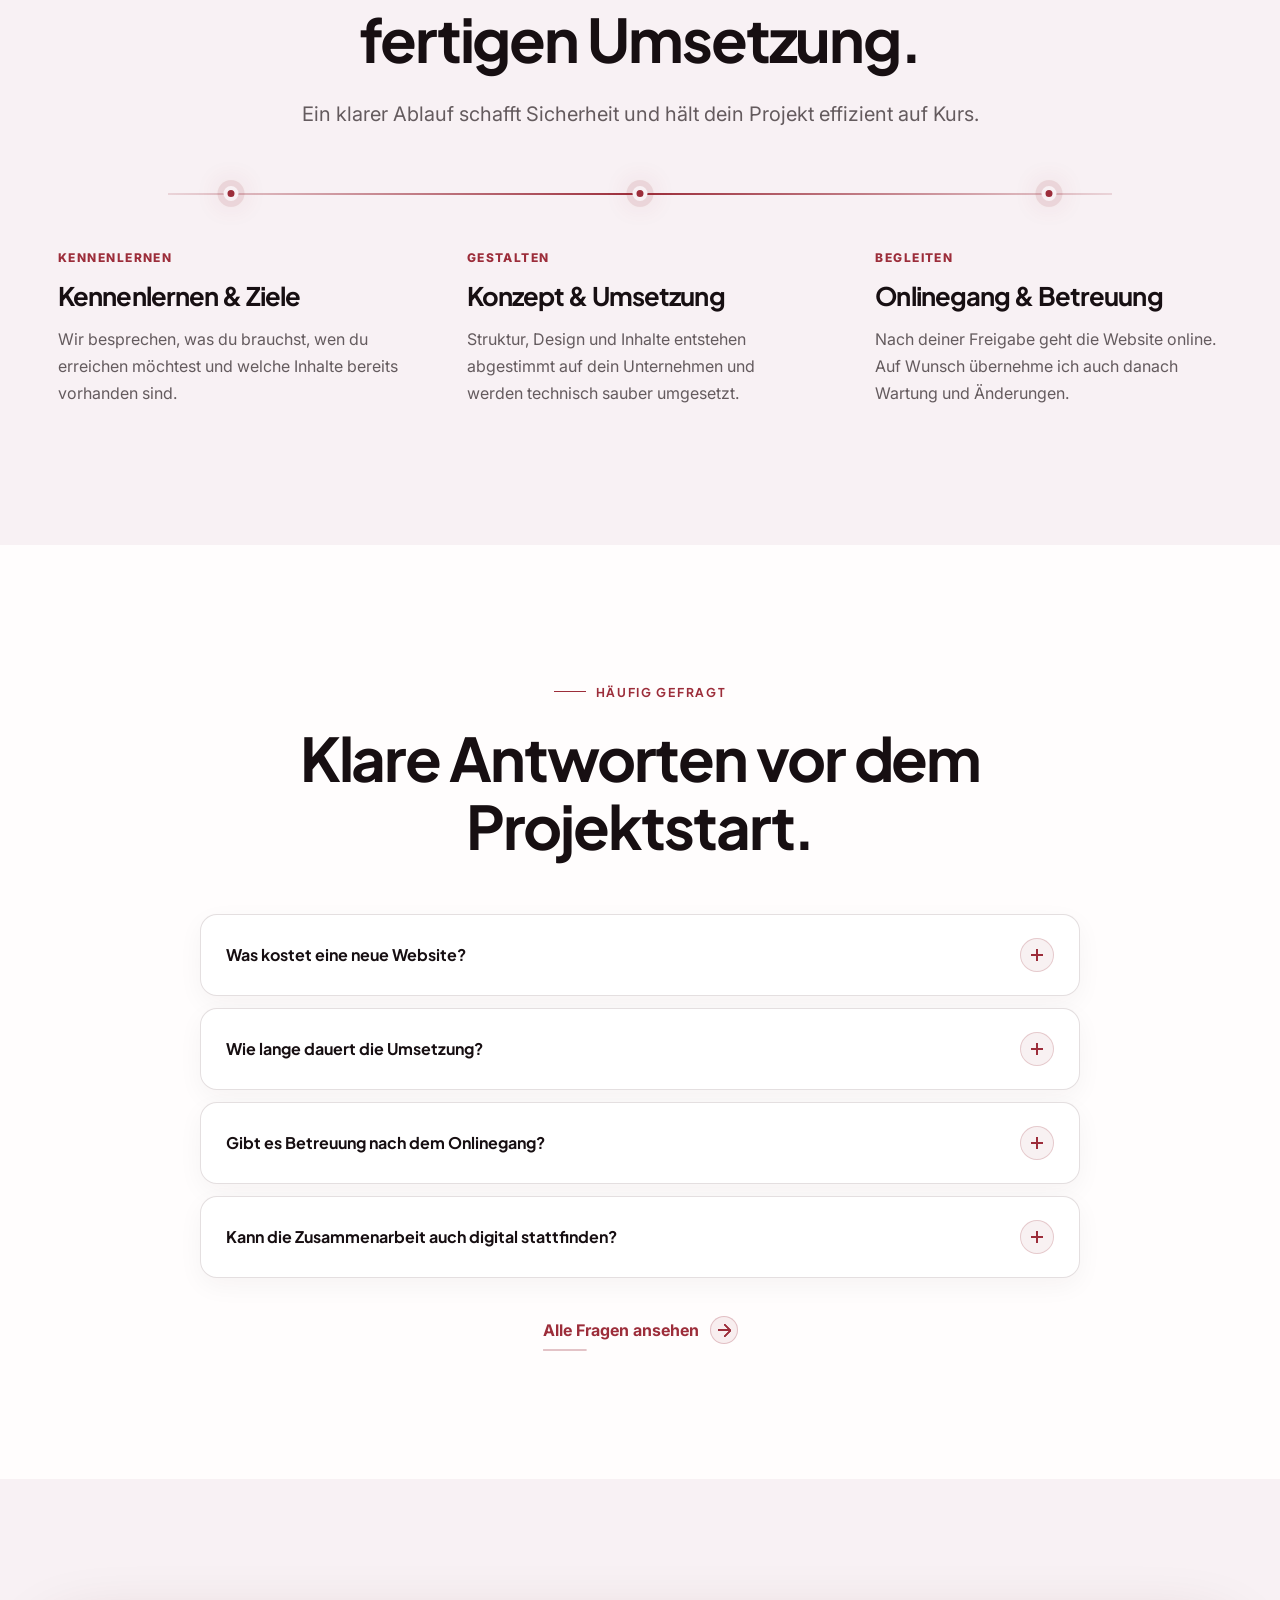
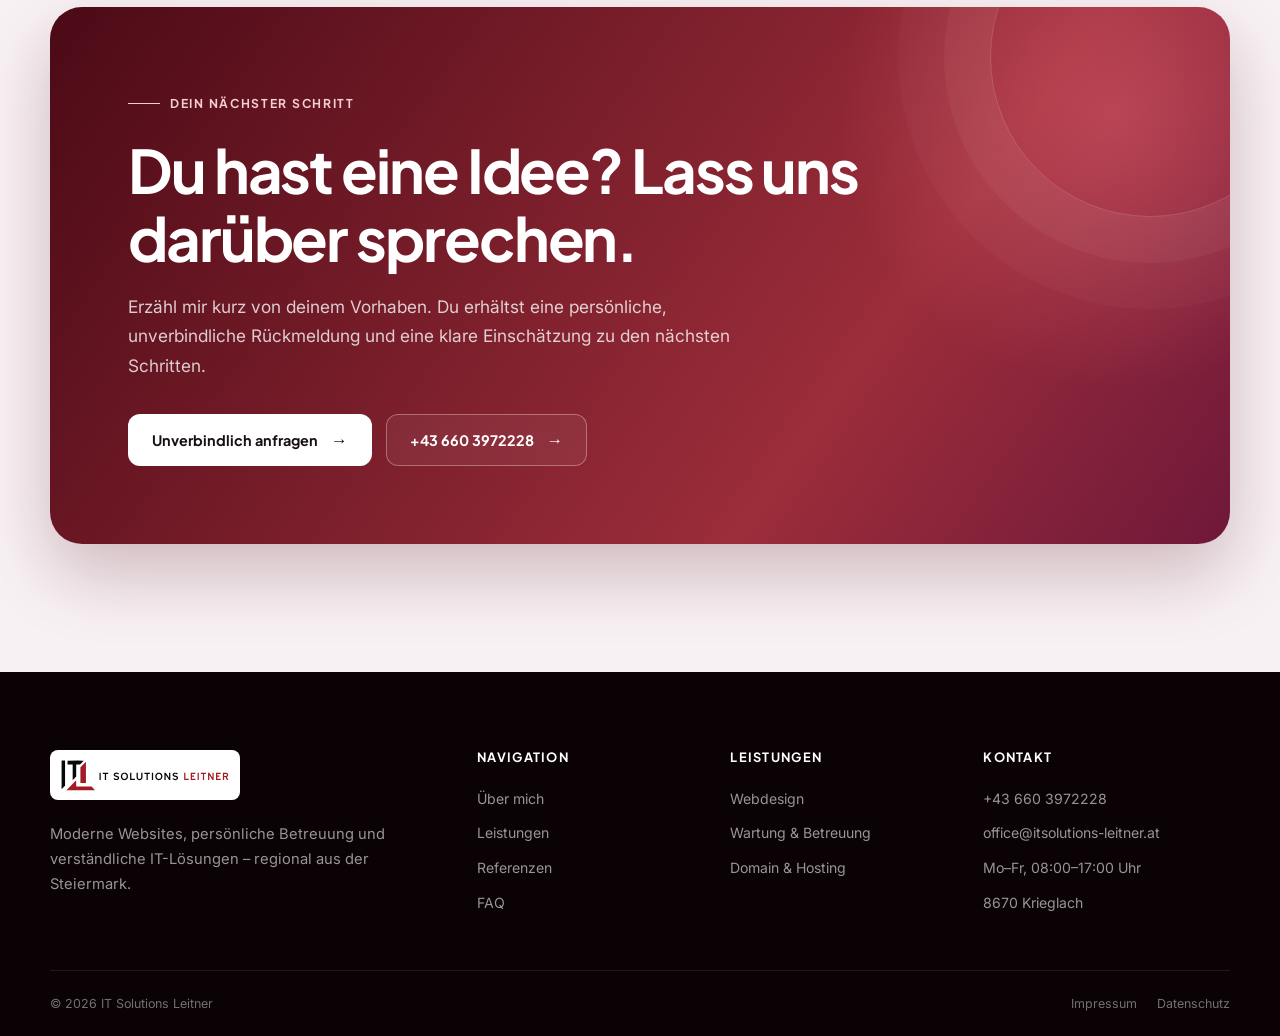
==== commit 20285107: "v3.0 Über mich, Impressum, Datenschutz, Feinheiten" ====
--- a/index.html
+++ b/index.html
@@ -121,10 +121,8 @@
               <h2>Technik soll dich weiterbringen – nicht beschäftigen.</h2>
               <div class="intro-copy">
                 <p>
-                  <strong
-                    >Ich entwickle moderne Websites, die professionell wirken, auf jedem Gerät funktionieren
-                    und zu deinem Unternehmen passen.</strong
-                  >
+                  Ich entwickle moderne Websites, die professionell wirken, auf jedem Gerät funktionieren
+                    und zu deinem Unternehmen passen.
                   Du bekommst keine anonyme Standardlösung, sondern persönliche Betreuung mit einem direkten
                   Ansprechpartner.
                 </p>
--- a/css/style.css
+++ b/css/style.css
@@ -429,9 +429,10 @@
   background: rgba(156, 45, 58, 0.3);
 }
 
-.dropdown-menu:has(a:hover) a[aria-current="page"]:not(:hover) {
+.dropdown-menu:hover a[aria-current="page"]:not(:hover) {
   color: rgba(255, 255, 255, 0.78);
-  background: rgba(156, 45, 58, 0.1);
+  background: transparent;
+  transition: none;
 }
 
 .menu-toggle {
@@ -562,14 +563,20 @@
 }
 
 .text-link::after {
-  content: "→";
+  content: "";
   display: inline-grid;
   width: 28px;
   height: 28px;
   place-items: center;
   border: 1px solid rgba(156, 45, 58, 0.24);
   border-radius: 50%;
-  background: rgba(156, 45, 58, 0.07);
+  background:
+    linear-gradient(45deg, transparent 42%, currentColor 43% 57%, transparent 58%) calc(50% + 4px)
+      calc(50% - 3px) / 7px 7px no-repeat,
+    linear-gradient(-45deg, transparent 42%, currentColor 43% 57%, transparent 58%) calc(50% + 4px)
+      calc(50% + 3px) / 7px 7px no-repeat,
+    linear-gradient(currentColor, currentColor) center / 12px 2px no-repeat,
+    rgba(156, 45, 58, 0.07);
   box-shadow: 0 0 0 0 rgba(156, 45, 58, 0.12);
   transition: color 0.25s ease, background 0.25s ease, box-shadow 0.25s ease, transform 0.3s ease;
 }
@@ -582,7 +589,13 @@
 
 .text-link:hover::after {
   color: #fff;
-  background: var(--brand);
+  background:
+    linear-gradient(45deg, transparent 42%, currentColor 43% 57%, transparent 58%) calc(50% + 4px)
+      calc(50% - 3px) / 7px 7px no-repeat,
+    linear-gradient(-45deg, transparent 42%, currentColor 43% 57%, transparent 58%) calc(50% + 4px)
+      calc(50% + 3px) / 7px 7px no-repeat,
+    linear-gradient(currentColor, currentColor) center / 12px 2px no-repeat,
+    var(--brand);
   box-shadow: 0 0 0 6px rgba(156, 45, 58, 0.09);
   transform: translateX(5px) rotate(-8deg);
 }
@@ -706,7 +719,7 @@
 }
 
 .breadcrumb {
-  display: flex;
+  display: none;
   flex-wrap: wrap;
   gap: 8px;
   margin-bottom: 30px;
@@ -1296,6 +1309,23 @@
   border-color: transparent;
   background: linear-gradient(145deg, #2c060d, #7b1d2a);
   box-shadow: 0 25px 65px rgba(75, 9, 21, 0.24);
+}
+
+.pricing-grid .price-card::before,
+.pricing-grid .value-card::before {
+  display: none;
+}
+
+.pricing-grid .price-card:hover,
+.pricing-grid .value-card:hover {
+  border-color: var(--line);
+  box-shadow: 0 28px 58px rgba(47, 7, 16, 0.16);
+  transform: translateY(-9px);
+}
+
+.pricing-grid .price-card.is-featured:hover {
+  border-color: transparent;
+  box-shadow: 0 34px 72px rgba(75, 9, 21, 0.32);
 }
 
 .price-label {
@@ -1599,25 +1629,104 @@
   font-size: 1rem;
 }
 
-.owner-story {
-  align-items: start;
-}
-
-.regional-note {
-  padding: 25px;
-  border: 1px solid rgba(156, 45, 58, 0.14);
-  border-radius: 20px;
-  background: linear-gradient(135deg, var(--warm), rgba(255, 255, 255, 0.85));
-}
-
-.regional-note h3 {
-  margin: 5px 0 12px;
+.owner-feature {
+  display: grid;
+  grid-template-columns: minmax(340px, 0.82fr) minmax(0, 1.18fr);
+  gap: clamp(48px, 7vw, 92px);
+  align-items: stretch;
+}
+
+.owner-feature .owner-card {
+  min-height: 560px;
+}
+
+.owner-feature .owner-photo {
+  min-height: 560px;
+}
+
+.owner-story-copy {
+  display: grid;
+  align-content: center;
+  gap: 26px;
+  padding: 28px 0;
+}
+
+.owner-story-copy h2 {
+  max-width: 650px;
+  margin-top: 5px;
+}
+
+.owner-story-copy .text-lead {
+  max-width: 680px;
+}
+
+.owner-story-body {
+  display: grid;
+  gap: 18px;
+  max-width: 700px;
+  padding-left: 24px;
+  border-left: 3px solid var(--brand);
+}
+
+.owner-story-body p {
+  color: var(--muted);
+}
+
+.owner-highlights {
+  grid-column: 1 / -1;
+  display: grid;
+  grid-template-columns: repeat(4, minmax(0, 1fr));
+  gap: 0;
+  margin-top: 2px;
+  padding: 27px 18px;
+  overflow: hidden;
+  border-radius: 24px;
+  color: #fff;
+  background:
+    radial-gradient(circle at 12% 10%, rgba(216, 92, 107, 0.2), transparent 28%),
+    linear-gradient(120deg, #1d0509, #5d111f 72%, #771f2d);
+  box-shadow: 0 24px 58px rgba(57, 7, 17, 0.18);
+}
+
+.owner-highlights .fact {
+  padding: 5px 24px;
+  border: 0;
+  border-right: 1px solid rgba(255, 255, 255, 0.15);
+  border-radius: 0;
+  background: transparent;
+}
+
+.owner-highlights .fact:last-child {
+  border-right: 0;
+}
+
+.owner-highlights .fact strong {
+  color: #fff;
   font-size: 1.35rem;
 }
 
-.regional-note p {
-  margin-bottom: 14px;
-  color: var(--muted);
+.owner-highlights .fact span {
+  color: rgba(255, 255, 255, 0.62);
+}
+
+.project-values {
+  gap: 16px;
+}
+
+.project-values .feature-card {
+  grid-template-columns: 128px minmax(0, 1fr);
+}
+
+.project-values .value-mark {
+  grid-row: 1 / span 2;
+  align-self: center;
+  margin: 0;
+  color: var(--brand);
+}
+
+.project-values .value-mark::before {
+  background: var(--brand);
+  box-shadow: 7px -5px 0 -0.5px rgba(156, 45, 58, 0.35);
 }
 
 .fact-grid {
@@ -2091,6 +2200,68 @@
   transform: scale(1.012);
 }
 
+.browser-frame.is-placeholder,
+.phone-mockup.is-placeholder {
+  cursor: default;
+}
+
+.project-shot-placeholder {
+  position: relative;
+  display: grid;
+  aspect-ratio: 16 / 9;
+  min-height: 260px;
+  place-content: center;
+  overflow: hidden;
+  padding: 30px;
+  color: #fff;
+  background:
+    radial-gradient(circle at 82% 18%, rgba(209, 63, 42, 0.34), transparent 25%),
+    radial-gradient(circle at 16% 84%, rgba(131, 81, 166, 0.3), transparent 28%),
+    linear-gradient(145deg, #100407, #3d0b13);
+  text-align: center;
+}
+
+.project-shot-placeholder::before {
+  position: absolute;
+  inset: 22px;
+  border: 1px solid rgba(255, 255, 255, 0.12);
+  border-radius: 13px;
+  background:
+    linear-gradient(rgba(255, 255, 255, 0.045) 1px, transparent 1px),
+    linear-gradient(90deg, rgba(255, 255, 255, 0.045) 1px, transparent 1px);
+  background-size: 28px 28px;
+  content: "";
+}
+
+.project-shot-placeholder > * {
+  position: relative;
+  z-index: 1;
+}
+
+.project-shot-placeholder span,
+.project-shot-placeholder small {
+  color: rgba(255, 255, 255, 0.58);
+  font-size: 0.73rem;
+  font-weight: 700;
+  letter-spacing: 0.11em;
+  text-transform: uppercase;
+}
+
+.project-shot-placeholder strong {
+  margin: 8px 0;
+  font-family: "Plus Jakarta Sans", Arial, sans-serif;
+  font-size: clamp(1.65rem, 3vw, 2.8rem);
+}
+
+.project-shot-placeholder--hero {
+  aspect-ratio: 21 / 9;
+  min-height: clamp(340px, 43vw, 570px);
+}
+
+.project-shot-placeholder--closing {
+  min-height: clamp(300px, 42vw, 520px);
+}
+
 .desktop-shot-grid {
   display: grid;
   grid-template-columns: repeat(2, minmax(0, 1fr));
@@ -2173,6 +2344,45 @@
   height: 100%;
   object-fit: cover;
   object-position: top;
+}
+
+.phone-shot-placeholder {
+  display: grid;
+  width: 100%;
+  height: 100%;
+  place-content: center;
+  padding: 18px;
+  color: #fff;
+  background:
+    radial-gradient(circle at 70% 18%, rgba(209, 63, 42, 0.34), transparent 28%),
+    linear-gradient(165deg, #2b1014, #100608 72%);
+  text-align: center;
+}
+
+.phone-shot-placeholder::before {
+  width: 34px;
+  height: 2px;
+  margin: 0 auto 18px;
+  border-radius: 2px;
+  background: #d88d98;
+  box-shadow: 9px -6px 0 -0.5px rgba(216, 141, 152, 0.5);
+  content: "";
+}
+
+.phone-shot-placeholder strong,
+.phone-shot-placeholder small {
+  display: block;
+}
+
+.phone-shot-placeholder strong {
+  font-family: "Plus Jakarta Sans", Arial, sans-serif;
+  font-size: clamp(1rem, 2vw, 1.4rem);
+}
+
+.phone-shot-placeholder small {
+  margin-top: 7px;
+  color: rgba(255, 255, 255, 0.58);
+  font-size: 0.68rem;
 }
 
 .mobile-shot-copy {
@@ -2432,6 +2642,11 @@
     grid-template-columns: 1fr 0.7fr;
   }
 
+  .owner-feature {
+    grid-template-columns: minmax(300px, 0.85fr) minmax(0, 1.15fr);
+    gap: 42px;
+  }
+
   .mobile-shot-stage {
     grid-template-columns: minmax(145px, 0.7fr) minmax(180px, 1fr) minmax(145px, 0.7fr);
     padding: 38px 28px;
@@ -2482,6 +2697,13 @@
 
   .section-heading .heading-note::before {
     display: none;
+  }
+
+  .section--dark .section-heading .heading-note {
+    color: rgba(255, 255, 255, 0.74);
+    border: 0;
+    background: transparent;
+    box-shadow: none;
   }
 
   .intro-grid h2,
@@ -2565,6 +2787,39 @@
     min-height: 440px;
   }
 
+  .owner-feature {
+    grid-template-columns: 1fr;
+    gap: 34px;
+  }
+
+  .owner-feature .owner-card,
+  .owner-feature .owner-photo {
+    min-height: 520px;
+  }
+
+  .owner-story-copy {
+    padding: 0;
+  }
+
+  .owner-highlights {
+    grid-column: auto;
+    grid-template-columns: repeat(2, minmax(0, 1fr));
+    gap: 0;
+  }
+
+  .owner-highlights .fact:nth-child(2) {
+    border-right: 0;
+  }
+
+  .owner-highlights .fact:nth-child(-n + 2) {
+    padding-bottom: 20px;
+    border-bottom: 1px solid rgba(255, 255, 255, 0.15);
+  }
+
+  .owner-highlights .fact:nth-child(n + 3) {
+    padding-top: 20px;
+  }
+
   .desktop-shot-grid {
     grid-template-columns: 1fr;
   }
@@ -2639,6 +2894,23 @@
     grid-template-columns: 1fr;
   }
 
+  .owner-highlights {
+    grid-template-columns: 1fr;
+    padding: 16px 22px;
+  }
+
+  .owner-highlights .fact,
+  .owner-highlights .fact:nth-child(-n + 2),
+  .owner-highlights .fact:nth-child(n + 3) {
+    padding: 17px 0;
+    border-right: 0;
+    border-bottom: 1px solid rgba(255, 255, 255, 0.15);
+  }
+
+  .owner-highlights .fact:last-child {
+    border-bottom: 0;
+  }
+
   .feature-grid--rows .feature-card {
     grid-template-columns: 44px minmax(0, 1fr);
     column-gap: 14px;
